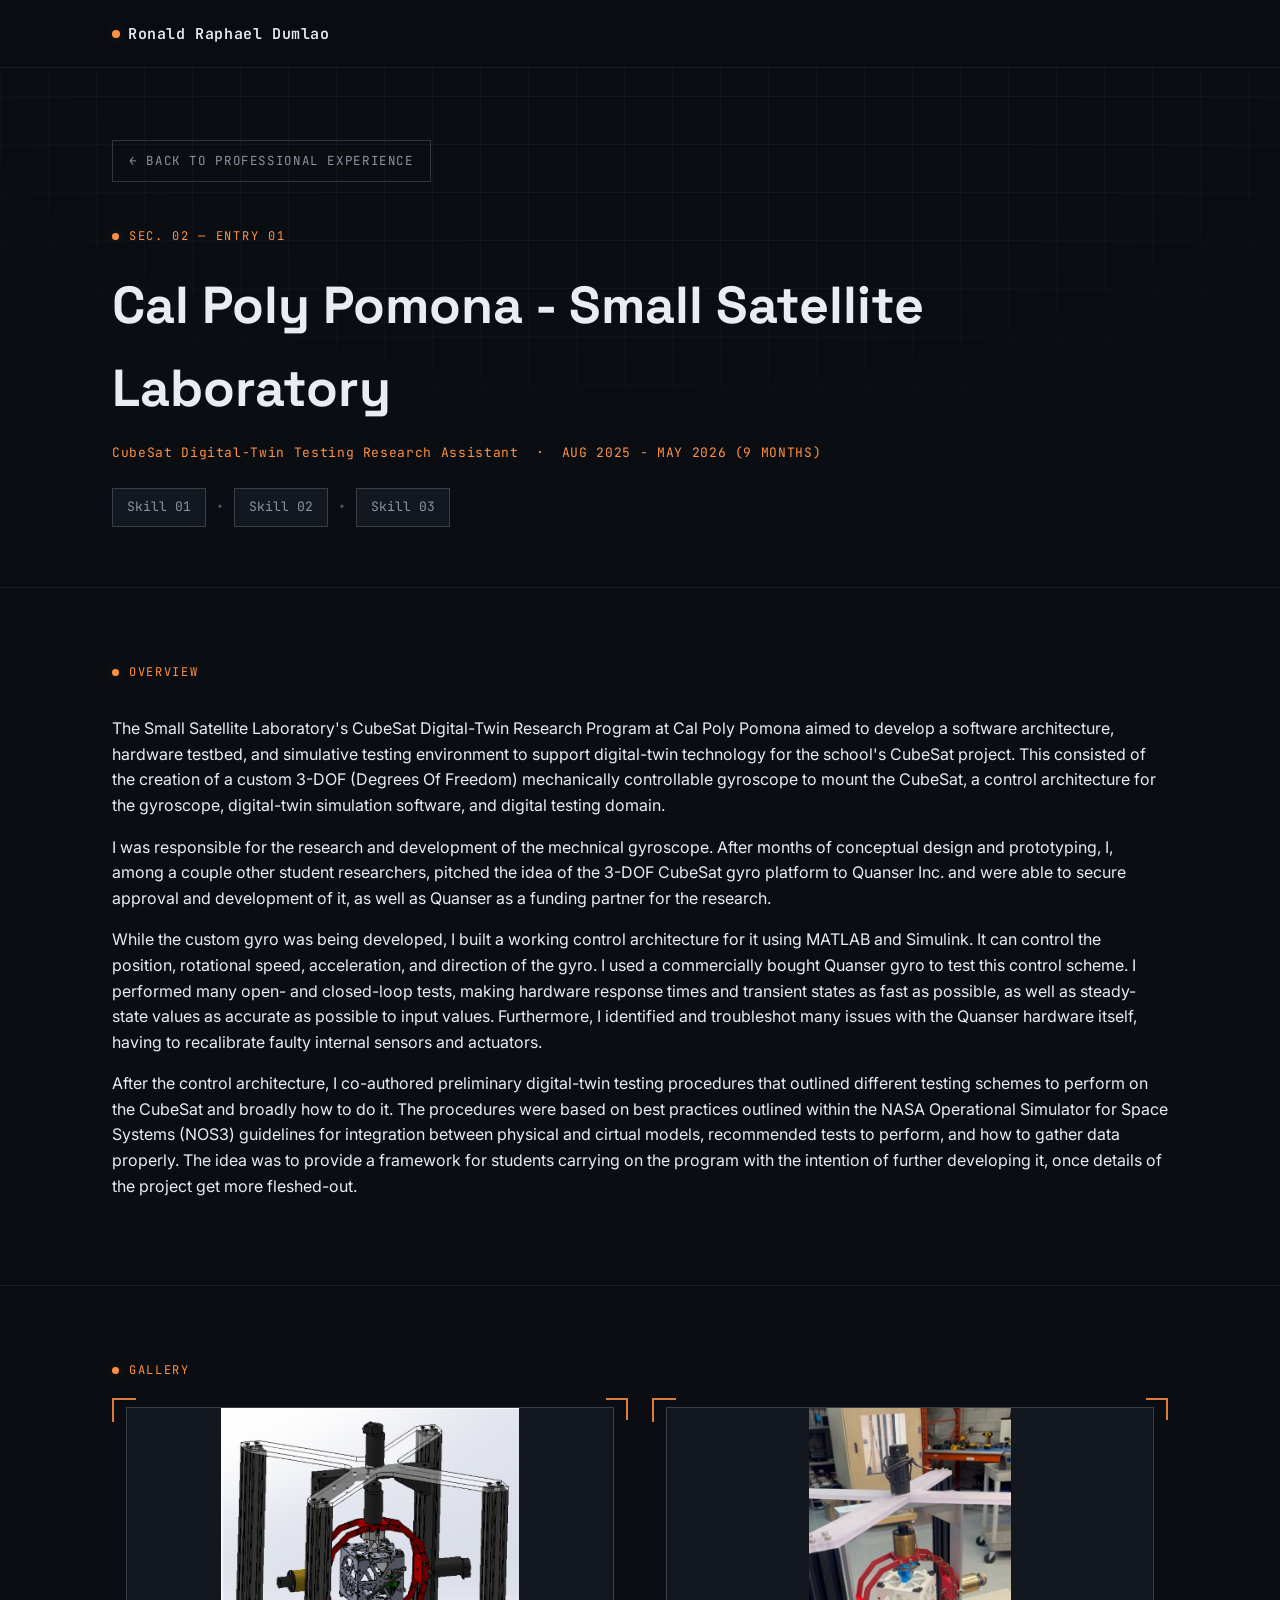
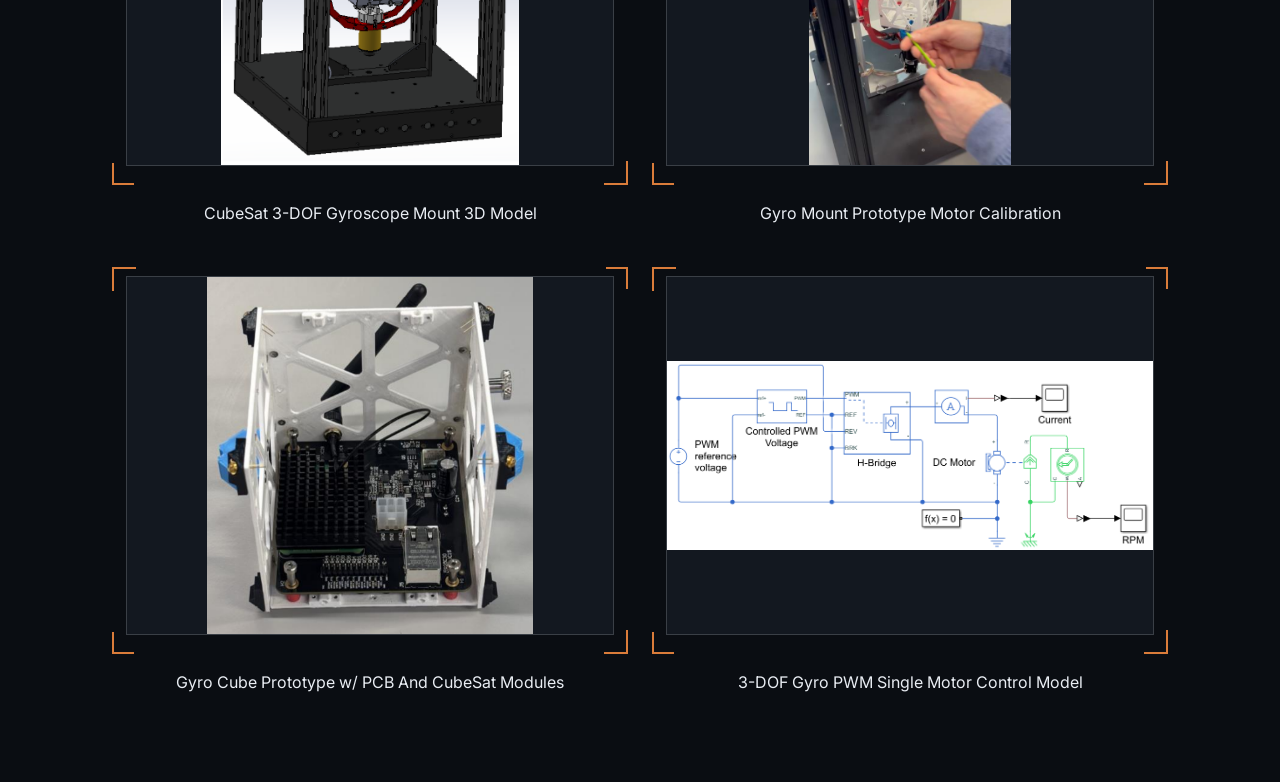
==== experience/exp-1.html @ ff2c0391 "Update exp-1.html" ====
<!DOCTYPE html>
<html lang="en">
<head>
<meta charset="UTF-8">
<meta name="viewport" content="width=device-width, initial-scale=1.0">
<title>Company / Institution Name — Experience</title>
<link rel="stylesheet" href="../css/style.css">
</head>
<body>

<nav class="navbar">
  <div class="nav-inner">
    <a class="nav-logo" href="../index.html"><span class="dot"></span>Ronald Raphael&nbsp;Dumlao</a>
  </div>
</nav>

<main>
  <header class="detail-header">
    <div class="wrap">
      <a class="back-link" href="../index.html#experience">&#8592; Back to Professional Experience</a>
      <div class="eyebrow">Sec. 02 — Entry 01</div>
      <h1 class="detail-name">Cal Poly Pomona - Small Satellite Laboratory</h1>
      <p class="detail-time">CubeSat Digital-Twin Testing Research Assistant &nbsp;·&nbsp; AUG 2025 - MAY 2026 (9 MONTHS)</p>
        <div class="skills-row">
          <span class="skill-chip">Skill 01</span>
          <span class="dot-sep">&bull;</span>
          <span class="skill-chip">Skill 02</span>
          <span class="dot-sep">&bull;</span>
          <span class="skill-chip">Skill 03</span>
        </div>
    </div>
  </header>

  <section class="detail-section">
    <div class="wrap">
      <div class="eyebrow">Overview</div>
      <div class="bio-block">
        <p>The Small Satellite Laboratory's CubeSat Digital-Twin Research Program at Cal Poly Pomona aimed to develop a
        software architecture, hardware testbed, and simulative testing environment to support digital-twin technology 
        for the school's CubeSat project. This consisted of the creation of a custom 3-DOF (Degrees Of Freedom) 
        mechanically controllable gyroscope to mount the CubeSat, a control architecture for the gyroscope, digital-twin
        simulation software, and digital testing domain.</p>
        <p>I was responsible for the research and development of the mechnical gyroscope. After months of conceptual
        design and prototyping, I, among a couple other student researchers, pitched the idea of the 3-DOF CubeSat 
        gyro platform to Quanser Inc. and were able to secure approval and development of it, as well as Quanser 
        as a funding partner for the research.</p>
        <p>While the custom gyro was being developed, I built a working control architecture for it using MATLAB 
        and Simulink. It can control the position, rotational speed, acceleration, and direction of the gyro. 
        I used a commercially bought Quanser gyro to test this control scheme. I performed many open- and closed-loop 
        tests, making hardware response times and transient states as fast as possible, as well as steady-state 
        values as accurate as possible to input values. Furthermore, I identified and troubleshot many issues with 
        the Quanser hardware itself, having to recalibrate faulty internal sensors and actuators.</p>
        <p>After the control architecture, I co-authored preliminary digital-twin testing procedures that outlined
        different testing schemes to perform on the CubeSat and broadly how to do it. The procedures were based on
        best practices outlined within the NASA Operational Simulator for Space Systems (NOS3) guidelines for
        integration between physical and cirtual models, recommended tests to perform, and how to gather data
        properly. The idea was to provide a framework for students carrying on the program with the intention of 
        further developing it, once details of the project get more fleshed-out.</p>
      </div>
    </div>
  </section>

  <section class="detail-section">
    <div class="wrap">
      <div class="eyebrow">Gallery</div>
      <div class="gallery-grid">

        <div class="gallery-item">
          <div class="bracket-frame">
            <span class="bf-tr"></span><span class="bf-bl"></span>
            <img src="../images/Gyro Model.png" alt="Gyro Model" style="object-fit: contain;">
          </div>
          <p class="gallery-caption">CubeSat 3-DOF Gyroscope Mount 3D Model</p>
        </div>

        <div class="gallery-item">
          <div class="bracket-frame">
            <span class="bf-tr"></span><span class="bf-bl"></span>
            <img src="../images/Prototype Model.png" alt="Gyro Proto" style="object-fit: contain;">
          </div>
          <p class="gallery-caption">Gyro Mount Prototype Motor Calibration</p>
        </div>

        <div class="gallery-item">
          <div class="bracket-frame">
            <span class="bf-tr"></span><span class="bf-bl"></span>
            <img src="../images/Gyro Cube Prototype.png" alt="Gyro Cube Prototype" style="object-fit: contain;">
          </div>
          <p class="gallery-caption">Gyro Cube Prototype w/ PCB And CubeSat Modules</p>
        </div>

        <div class="gallery-item">
          <div class="bracket-frame">
            <span class="bf-tr"></span><span class="bf-bl"></span>
            <img src="../images/PWMotor Control.png" alt="Motor Control Model" style="object-fit: contain;">
          </div>
          <p class="gallery-caption">3-DOF Gyro PWM Single Motor Control Model</p>
        </div>

      </div>
    </div>
  </section>
</main>

<script src="../js/main.js"></script>
</body>
</html>
---- css/style.css ----
/* ==========================================================================
   DESIGN TOKENS
   Theme: "Technical Dossier" — instrumentation-panel dark theme.
   Grounded in spec sheets, calibration reticles, and telemetry readouts.
   ========================================================================== */

@import url('https://fonts.googleapis.com/css2?family=Space+Grotesk:wght@400;500;600;700&family=Inter:wght@400;500;600&family=JetBrains+Mono:wght@400;500;600&display=swap');

:root {
  /* color */
  --bg:          #0a0d12;
  --bg-alt:      #0e1219;
  --bg-panel:    #131820;
  --bg-panel-hi: #171d27;
  --line:        rgba(232, 236, 241, 0.08);
  --line-strong: rgba(232, 236, 241, 0.18);
  --text:        #e9edf3;
  --text-dim:    #8b93a4;
  --text-faint:  #545c69;
  --accent:      #ff9142;   /* telemetry amber */
  --accent-soft: rgba(255, 145, 66, 0.12);
  --accent-2:    #5fd3c4;   /* blueprint cyan-teal, secondary */

  /* type */
  --f-display: 'Space Grotesk', sans-serif;
  --f-body:    'Inter', sans-serif;
  --f-mono:    'JetBrains Mono', monospace;

  /* layout */
  --maxw: 1120px;
  --radius: 3px;
  --nav-h: 68px;
}

* { box-sizing: border-box; }

html {
  scroll-behavior: smooth;
  scroll-padding-top: var(--nav-h);
}

@media (prefers-reduced-motion: reduce) {
  html { scroll-behavior: auto; }
  * { animation-duration: 0.01ms !important; animation-iteration-count: 1 !important; transition-duration: 0.01ms !important; }
}

body {
  margin: 0;
  background: var(--bg);
  color: var(--text);
  font-family: var(--f-body);
  line-height: 1.6;
  -webkit-font-smoothing: antialiased;
}

/* faint blueprint grid across the whole page */
body::before {
  content: "";
  position: fixed;
  inset: 0;
  pointer-events: none;
  z-index: 0;
  background-image:
    linear-gradient(to right, var(--line) 1px, transparent 1px),
    linear-gradient(to bottom, var(--line) 1px, transparent 1px);
  background-size: 48px 48px;
  mask-image: radial-gradient(ellipse 90% 70% at 50% 0%, #000 40%, transparent 85%);
  opacity: 0.5;
}

a { color: inherit; text-decoration: none; }
img { max-width: 100%; display: block; }
ul { margin: 0; padding: 0; list-style: none; }

.wrap {
  max-width: var(--maxw);
  margin: 0 auto;
  padding: 0 32px;
  position: relative;
  z-index: 1;
}

/* ==========================================================================
   EYEBROW / SECTION LABELS — mono "spec sheet" tags used throughout
   ========================================================================== */

.eyebrow {
  display: inline-flex;
  align-items: center;
  gap: 10px;
  font-family: var(--f-mono);
  font-size: 12px;
  letter-spacing: 0.14em;
  text-transform: uppercase;
  color: var(--accent);
  margin: 0 0 18px;
}

.eyebrow::before {
  content: "";
  width: 7px;
  height: 7px;
  border-radius: 50%;
  background: var(--accent);
  box-shadow: 0 0 8px 1px var(--accent-soft);
}

.section-title {
  font-family: var(--f-display);
  font-weight: 600;
  font-size: clamp(28px, 4vw, 40px);
  letter-spacing: -0.01em;
  margin: 0 0 48px;
  color: var(--text);
}

section { position: relative; z-index: 1; padding: 110px 0; }
section + section { border-top: 1px solid var(--line); }

/* ==========================================================================
   NAVIGATION
   ========================================================================== */

.navbar {
  position: fixed;
  top: 0; left: 0; right: 0;
  height: var(--nav-h);
  z-index: 100;
  background: rgba(10, 13, 18, 0.78);
  backdrop-filter: blur(10px);
  border-bottom: 1px solid var(--line);
}

.nav-inner {
  max-width: var(--maxw);
  margin: 0 auto;
  height: 100%;
  padding: 0 32px;
  display: flex;
  align-items: center;
  justify-content: space-between;
}

.nav-logo {
  font-family: var(--f-mono);
  font-weight: 600;
  font-size: 15px;
  letter-spacing: 0.04em;
  display: flex;
  align-items: center;
  gap: 8px;
}

.nav-logo .dot {
  width: 8px; height: 8px;
  border-radius: 50%;
  background: var(--accent);
  box-shadow: 0 0 10px 1px var(--accent-soft);
  animation: pulse 2.4s ease-in-out infinite;
}

@keyframes pulse {
  0%, 100% { opacity: 1; }
  50% { opacity: 0.35; }
}

.nav-links {
  display: flex;
  gap: 4px;
}

.nav-links a {
  font-family: var(--f-mono);
  font-size: 12.5px;
  letter-spacing: 0.06em;
  text-transform: uppercase;
  color: var(--text-dim);
  padding: 10px 14px;
  border-radius: var(--radius);
  transition: color 0.2s ease, background 0.2s ease;
  white-space: nowrap;
}

.nav-links a .idx {
  color: var(--accent);
  margin-right: 6px;
  opacity: 0.85;
}

.nav-links a:hover,
.nav-links a.active {
  color: var(--text);
  background: var(--bg-panel);
}

.nav-toggle {
  display: none;
  flex-direction: column;
  gap: 5px;
  background: none;
  border: none;
  cursor: pointer;
  padding: 8px;
}
.nav-toggle span {
  width: 22px; height: 2px;
  background: var(--text);
}

@media (max-width: 780px) {
  .nav-links {
    position: fixed;
    top: var(--nav-h);
    left: 0; right: 0;
    background: var(--bg-alt);
    border-bottom: 1px solid var(--line);
    flex-direction: column;
    padding: 8px;
    display: none;
  }
  .nav-links.open { display: flex; }
  .nav-toggle { display: flex; }
}

/* ==========================================================================
   SIGNATURE ELEMENT — corner-bracket frame (calibration reticle)
   ========================================================================== */

.bracket-frame {
  position: relative;
  padding: 14px;
}

.bracket-frame::before,
.bracket-frame::after,
.bracket-frame .bf-tr,
.bracket-frame .bf-bl {
  content: "";
  position: absolute;
  width: 22px;
  height: 22px;
  border: 2px solid var(--accent);
  opacity: 0.85;
}

.bracket-frame::before { top: 0; left: 0; border-right: none; border-bottom: none; }
.bracket-frame::after  { bottom: 0; right: 0; border-left: none; border-top: none; }

.bracket-frame .bf-tr { top: 0; right: 0; border-left: none; border-bottom: none; }
.bracket-frame .bf-bl { bottom: 0; left: 0; border-right: none; border-top: none; }

/* ==========================================================================
   ABOUT
   ========================================================================== */

.hero-head {
  margin-bottom: 56px;
}

.hero-name {
  font-family: var(--f-display);
  font-weight: 700;
  font-size: clamp(40px, 7vw, 76px);
  line-height: 1;
  letter-spacing: -0.02em;
  margin: 0 0 14px;
}

.hero-name span { color: var(--accent); }

.hero-title {
  font-family: var(--f-mono);
  font-size: 15px;
  color: var(--text-dim);
  letter-spacing: 0.04em;
}

.about-grid {
  display: grid;
  grid-template-columns: 1fr 1fr;
  gap: 64px;
  align-items: center;
}

@media (max-width: 860px) {
  .about-grid { grid-template-columns: 1fr; gap: 40px; }
}

.slideshow {
  position: relative;
  aspect-ratio: 4 / 3;
  overflow: hidden;
  background: var(--bg-panel);
}

.slideshow-track {
  display: flex;
  width: 400%;
  height: 100%;
  transition: transform 0.6s cubic-bezier(0.65, 0, 0.35, 1);
}

.slideshow-track img {
  width: 25%;
  height: 100%;
  object-fit: cover;
}

.slideshow-nav {
  position: absolute;
  bottom: 14px;
  left: 0; right: 0;
  display: flex;
  justify-content: center;
  gap: 8px;
  z-index: 2;
}

.slideshow-nav button {
  width: 8px; height: 8px;
  border-radius: 50%;
  border: 1px solid var(--accent);
  background: transparent;
  cursor: pointer;
  padding: 0;
}

.slideshow-nav button.active { background: var(--accent); }

.slideshow-arrow {
  position: absolute;
  top: 50%;
  transform: translateY(-50%);
  z-index: 2;
  background: rgba(10, 13, 18, 0.55);
  border: 1px solid var(--line-strong);
  color: var(--text);
  width: 34px; height: 34px;
  cursor: pointer;
  font-family: var(--f-mono);
  font-size: 16px;
  display: flex;
  align-items: center;
  justify-content: center;
  transition: background 0.2s ease;
}
.slideshow-arrow:hover { background: rgba(255, 145, 66, 0.25); }
.slideshow-arrow.prev { left: 10px; }
.slideshow-arrow.next { right: 10px; }

.slide-caption {
  font-family: var(--f-mono);
  font-size: 11px;
  color: var(--text-faint);
  margin-top: 10px;
  letter-spacing: 0.05em;
  text-transform: uppercase;
}

.bio-block .placeholder-line {
  height: 14px;
  background: var(--line);
  border-radius: 2px;
  margin-bottom: 12px;
}
.bio-block .placeholder-line:nth-child(1) { width: 96%; }
.bio-block .placeholder-line:nth-child(2) { width: 88%; }
.bio-block .placeholder-line:nth-child(3) { width: 92%; }
.bio-block .placeholder-line:nth-child(4) { width: 60%; }

.bio-note {
  font-family: var(--f-mono);
  font-size: 12px;
  color: var(--text-faint);
  margin-top: 18px;
  padding-top: 18px;
  border-top: 1px dashed var(--line-strong);
}

/* ==========================================================================
   CARD LIST — shared by Experience + Projects
   ========================================================================== */

.card-list {
  display: flex;
  flex-direction: column;
  gap: 24px;
}

.entry-card {
  position: relative;
  display: grid;
  grid-template-columns: 220px 1fr;
  gap: 28px;
  align-items: center;
  background: var(--bg-panel);
  border: 1px solid var(--line);
  padding: 24px;
  transition: border-color 0.25s ease, transform 0.25s ease;
}

.entry-card:hover {
  border-color: var(--line-strong);
  transform: translateY(-2px);
}

@media (max-width: 720px) {
  .entry-card { grid-template-columns: 1fr; }
}

.entry-photo {
  aspect-ratio: 4 / 3;
  overflow: hidden;
  background: var(--bg-alt);
}
.entry-photo img { width: 100%; height: 100%; object-fit: cover; }

.entry-body {
  display: flex;
  flex-direction: column;
  min-width: 0;
}

.entry-top {
  display: flex;
  align-items: flex-start;
  gap: 16px;
  flex-wrap: wrap;
  margin-bottom: 6px;
  margin-top: 15px; 
}

.entry-name {
  font-family: var(--f-display);
  font-weight: 600;
  font-size: 21px;
}

.entry-time {
  position: absolute;
  top: 8px;
  right: 8px; 
  font-family: var(--f-mono);
  font-size: 11.5px;
  letter-spacing: 0.05em;
  color: var(--accent);
  border: 1px solid var(--accent-soft);
  background: var(--accent-soft);
  padding: 6px 6px;
  white-space: nowrap;
}

.entry-role {
  font-family: var(--f-mono);
  font-size: 13px;
  color: var(--text-dim);
  margin-bottom: 14px;
}

.entry-desc {
  color: var(--text-dim);
  font-size: 14.5px;
  margin-bottom: 18px;
  max-width: 60ch;
}

.learn-more {
  margin-top: auto;
  display: inline-flex;
  align-items: center;
  gap: 6px;
  font-family: var(--f-mono);
  font-size: 12.5px;
  letter-spacing: 0.05em;
  text-transform: uppercase;
  color: var(--accent);
  width: fit-content;
  padding-bottom: 2px;
  border-bottom: 1px solid transparent;
  transition: border-color 0.2s ease, gap 0.2s ease;
}
.learn-more:hover { border-color: var(--accent); gap: 10px; }

/* ==========================================================================
   SKILLS
   ========================================================================== */

.skills-grid {
  display: grid;
  grid-template-columns: 1fr 1fr;
  gap: 48px 64px;
}

@media (max-width: 720px) {
  .skills-grid { grid-template-columns: 1fr; }
}

.skill-group-title {
  font-family: var(--f-mono);
  font-size: 13px;
  letter-spacing: 0.1em;
  text-transform: uppercase;
  color: var(--text);
  padding-bottom: 10px;
  margin-bottom: 16px;
  border-bottom: 1px solid var(--accent);
  display: inline-block;
}

.skill-chips {
  display: flex;
  flex-wrap: wrap;
  gap: 10px;
}

.skill-chip {
  font-family: var(--f-mono);
  font-size: 13px;
  color: var(--text-dim);
  border: 1px solid var(--line-strong);
  background: var(--bg-panel);
  padding: 8px 14px;
  transition: color 0.2s ease, border-color 0.2s ease;
}
.skill-chip:hover { color: var(--accent); border-color: var(--accent); }

/* ==========================================================================
   CONTACT
   ========================================================================== */

.contact-section { padding-bottom: 70px; }

.contact-lines {
  display: flex;
  flex-direction: column;
  gap: 4px;
  margin-bottom: 40px;
}

.contact-line {
  display: flex;
  align-items: baseline;
  gap: 18px;
  padding: 18px 0;
  border-bottom: 1px solid var(--line);
  font-family: var(--f-mono);
}

.contact-label {
  font-size: 12px;
  letter-spacing: 0.1em;
  text-transform: uppercase;
  color: var(--text-faint);
  width: 110px;
  flex-shrink: 0;
}

.contact-value {
  font-size: 17px;
  color: var(--text);
  transition: color 0.2s ease;
}
.contact-line:hover .contact-value { color: var(--accent); }

.footer-tag {
  font-family: var(--f-mono);
  font-size: 11px;
  color: var(--text-faint);
  letter-spacing: 0.05em;
}

/* ==========================================================================
   DETAIL PAGE (Learn More)
   ========================================================================== */

.detail-header {
  padding: 140px 0 60px;
  border-bottom: 1px solid var(--line);
}

.back-link {
  display: flex;
  width: fit-content;
  align-items: center;
  gap: 8px;
  font-family: var(--f-mono);
  font-size: 12.5px;
  letter-spacing: 0.05em;
  text-transform: uppercase;
  color: var(--text-dim);
  border: 1px solid var(--line-strong);
  padding: 10px 16px;
  margin-bottom: 40px;
  transition: color 0.2s ease, border-color 0.2s ease;
}
.back-link:hover { color: var(--accent); border-color: var(--accent); }

.detail-name {
  font-family: var(--f-display);
  font-weight: 700;
  font-size: clamp(32px, 5vw, 52px);
  margin: 0 0 10px;
}

.detail-time {
  font-family: var(--f-mono);
  font-size: 13px;
  color: var(--accent);
  letter-spacing: 0.05em;
}

.detail-section { padding: 70px 0; }
.detail-section + .detail-section { border-top: 1px solid var(--line); }

.gallery-grid {
  display: grid;
  grid-template-columns: repeat(2, 1fr);
  gap: 24px;
}

@media (max-width: 780px) {
  .gallery-grid { grid-template-columns: 1fr 1fr; }
}
@media (max-width: 520px) {
  .gallery-grid { grid-template-columns: 1fr; }
}

.gallery-item {
   display: flex;
   flex-direction: column;
   align-items: center;
}
   
.gallery-item img {
  aspect-ratio: 4 / 3;
  object-fit: contain;
  width: 100%;
   background: var(--bg-panel);
   border: 1px solid var(--line-strong);
  margin-bottom: 10px;
}

.gallery-item .bracket-frame {
  width: 100%;
  aspect-ratio: 4 / 3;
  overflow: hidden;
  display: flex;
  align-items: center;
  justify-content: center;
}

.gallery-item .bracket-frame img {
  width: 100%;
  height: 100%;
  object-fit: contain;
}

.gallery-caption {
   text-align: center;
   width: 100%;
}

.skills-row {
  display: flex;
  flex-wrap: wrap;
  align-items: center;
  gap: 10px;
  margin-top: 24px;
}

.skills-row .dot-sep {
  color: var(--text-faint);
  font-family: var(--f-mono);
  font-size: 13px;
}
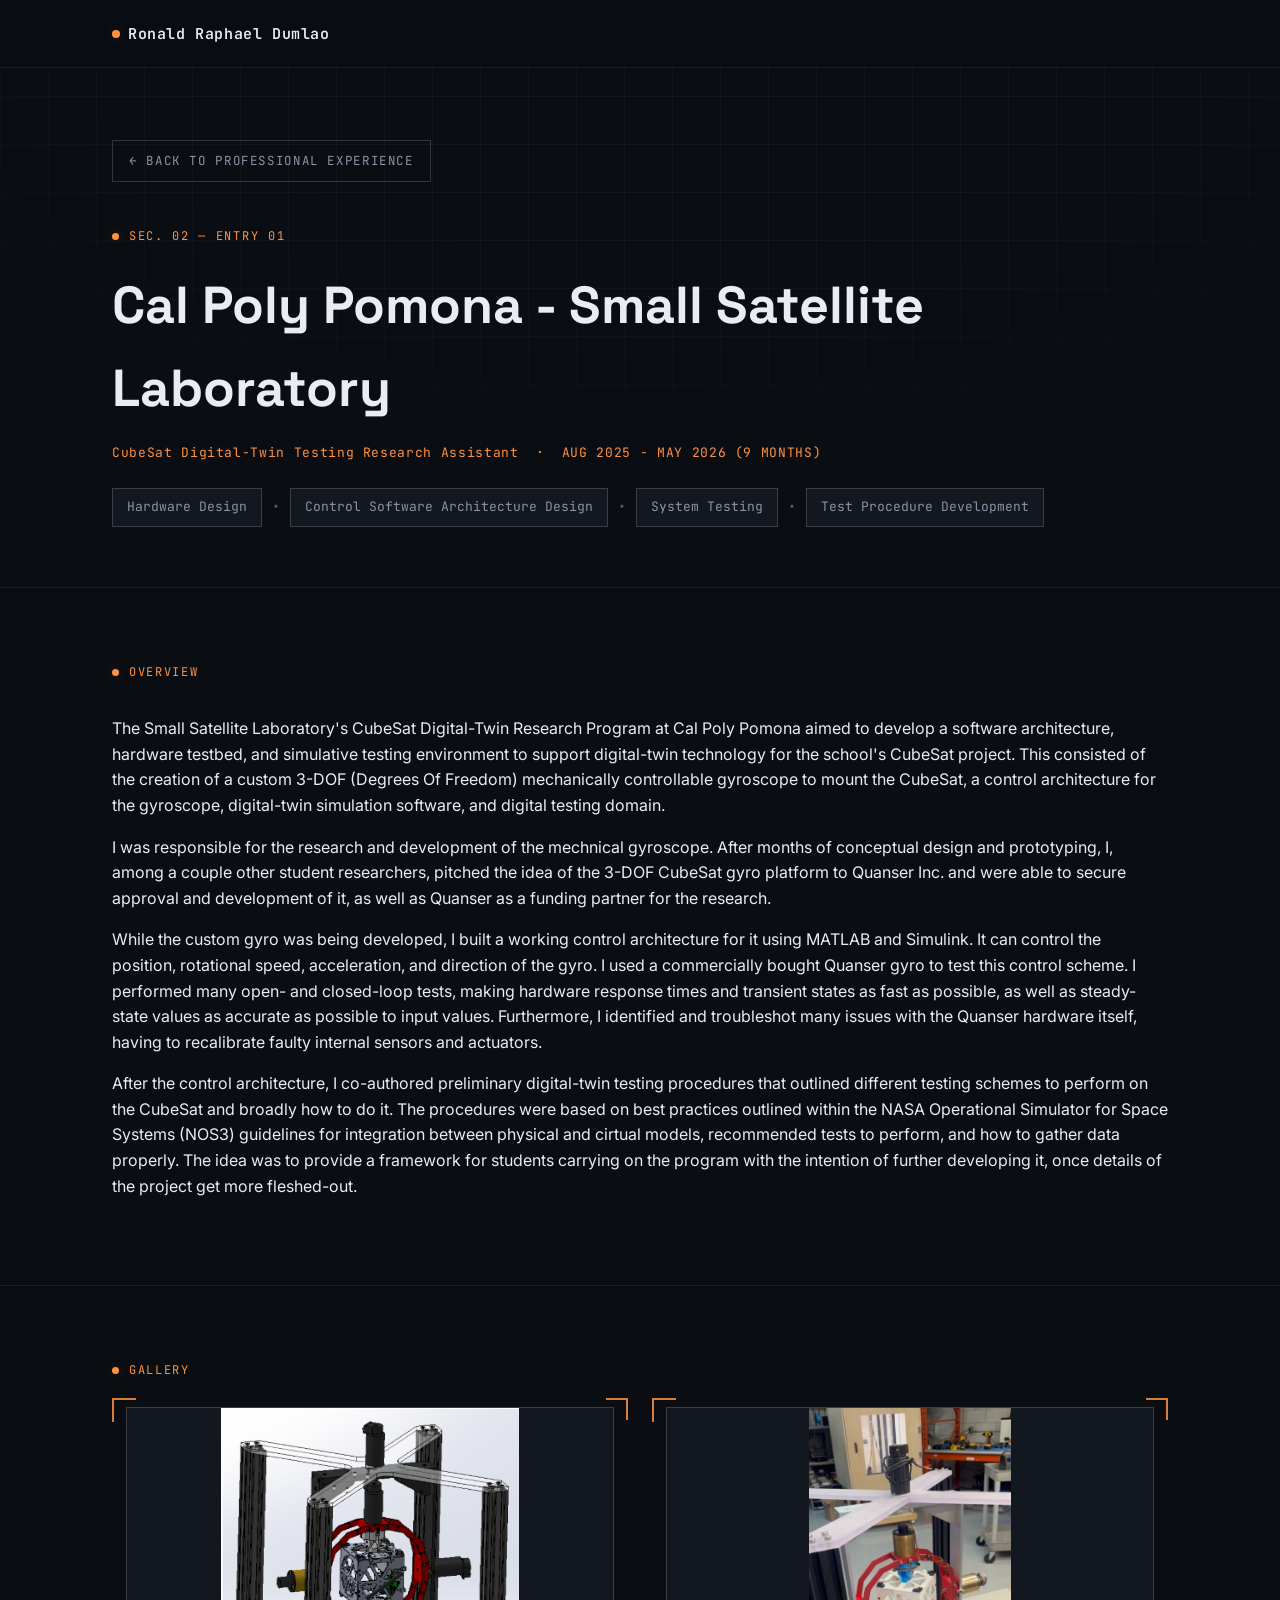
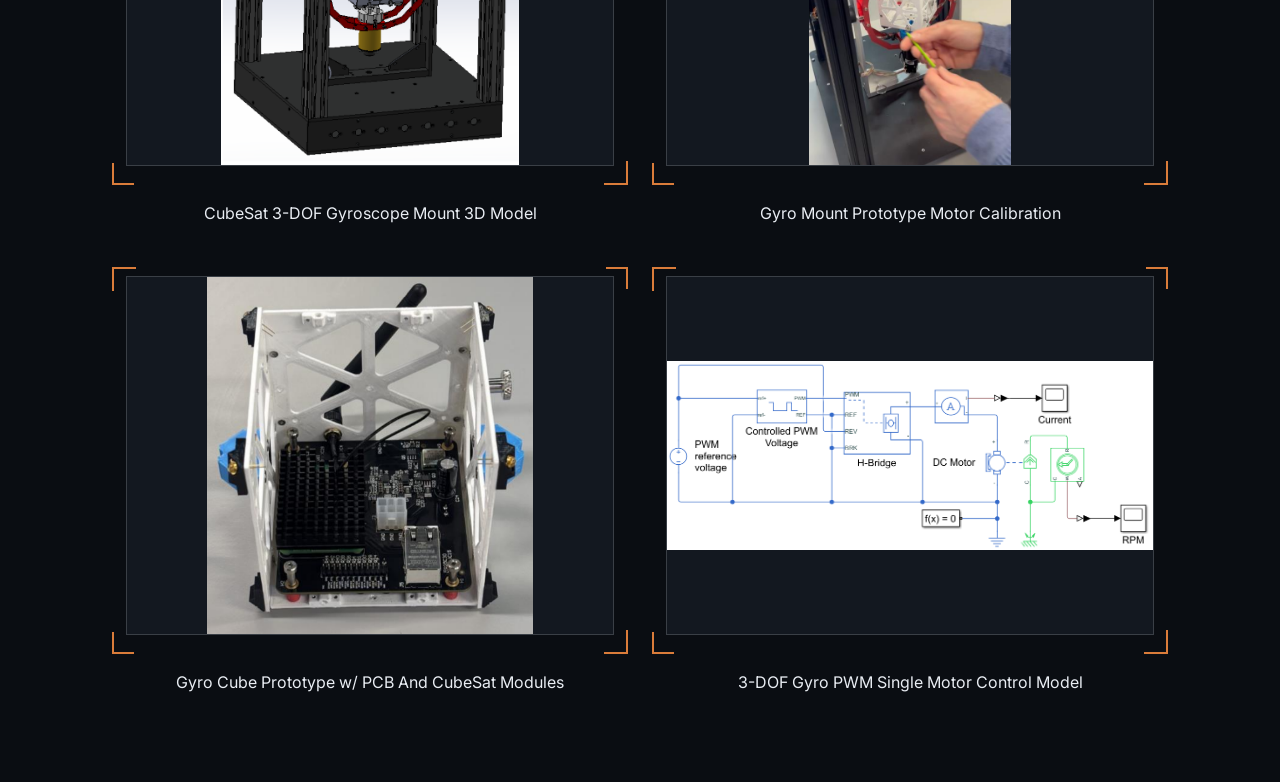
==== commit ef9891b3: "Update exp-1.html" ====
--- a/experience/exp-1.html
+++ b/experience/exp-1.html
@@ -22,11 +22,13 @@
       <h1 class="detail-name">Cal Poly Pomona - Small Satellite Laboratory</h1>
       <p class="detail-time">CubeSat Digital-Twin Testing Research Assistant &nbsp;·&nbsp; AUG 2025 - MAY 2026 (9 MONTHS)</p>
         <div class="skills-row">
-          <span class="skill-chip">Skill 01</span>
+          <span class="skill-chip">Hardware Design</span>
           <span class="dot-sep">&bull;</span>
-          <span class="skill-chip">Skill 02</span>
+          <span class="skill-chip">Control Software Architecture Design</span>
           <span class="dot-sep">&bull;</span>
-          <span class="skill-chip">Skill 03</span>
+          <span class="skill-chip">System Testing</span>
+          <span class="dot-sep">&bull;</span>
+          <span class="skill-chip">Test Procedure Development</span>
         </div>
     </div>
   </header>
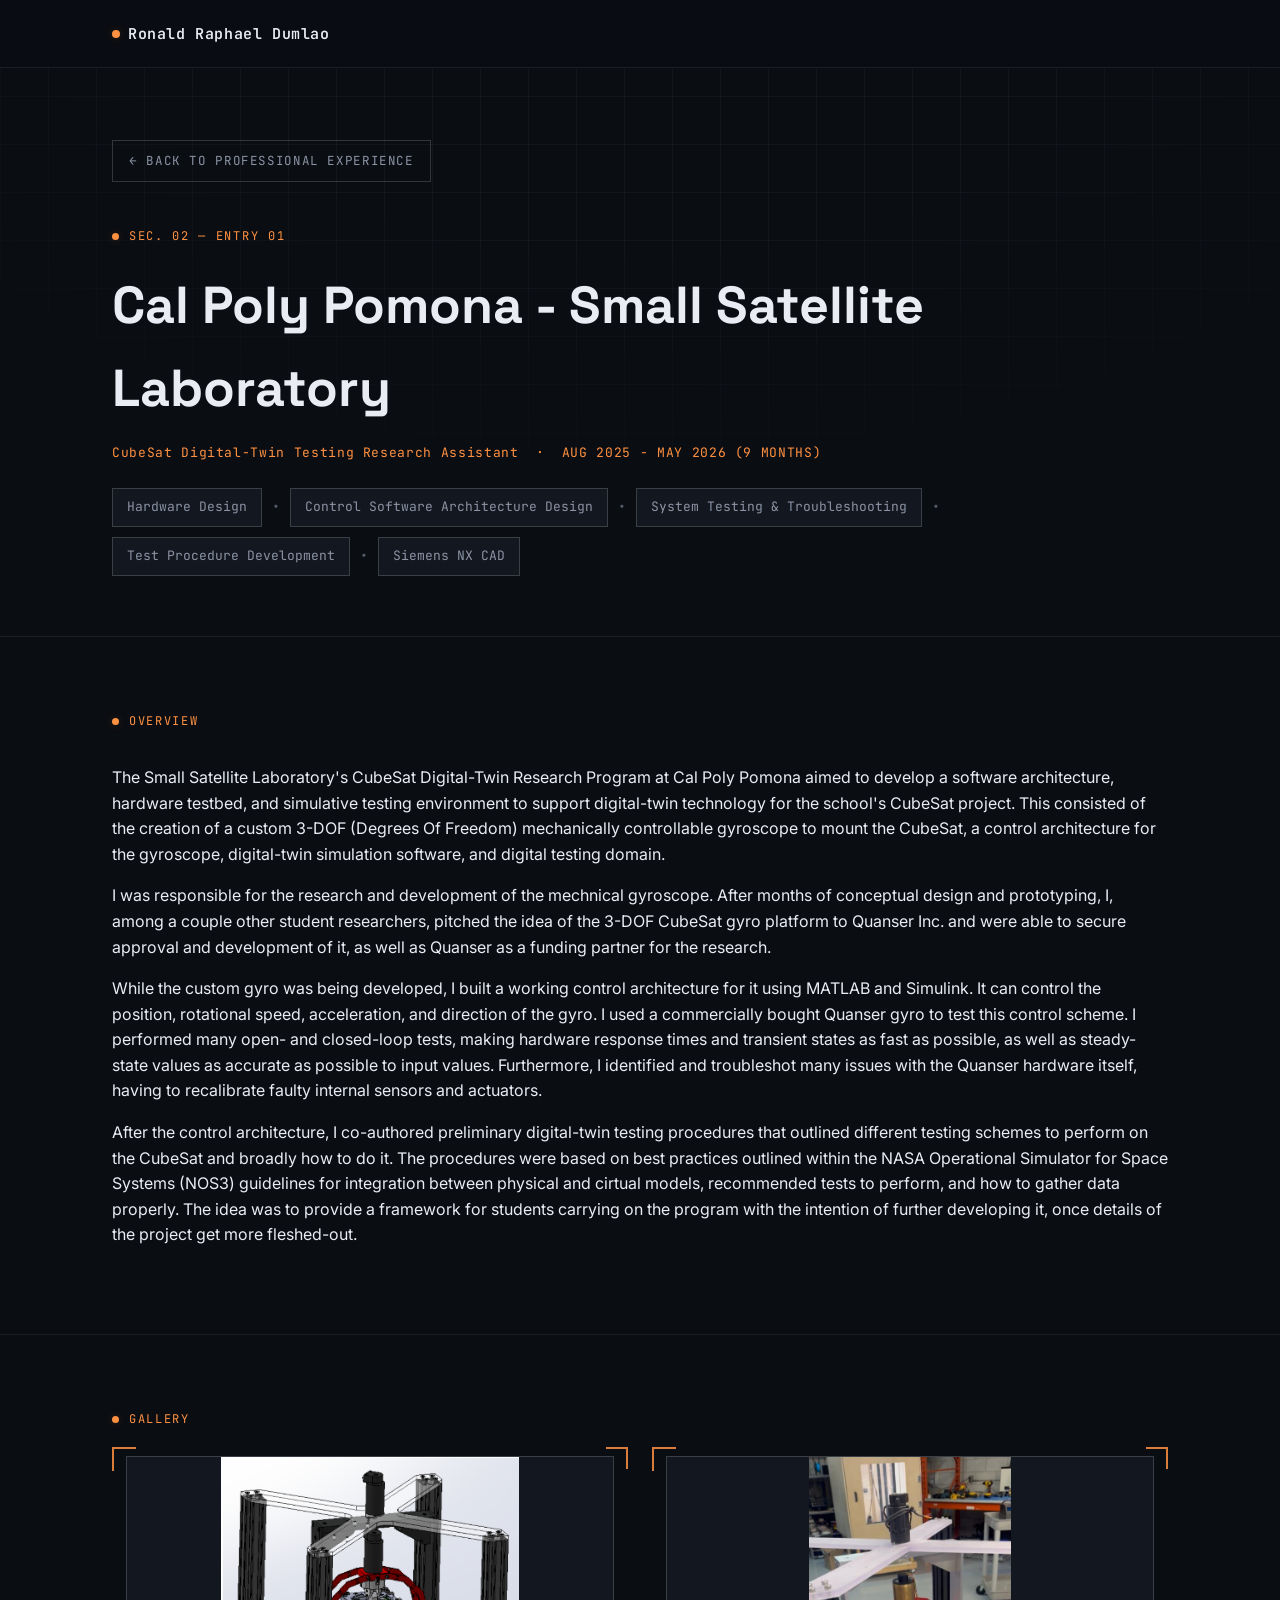
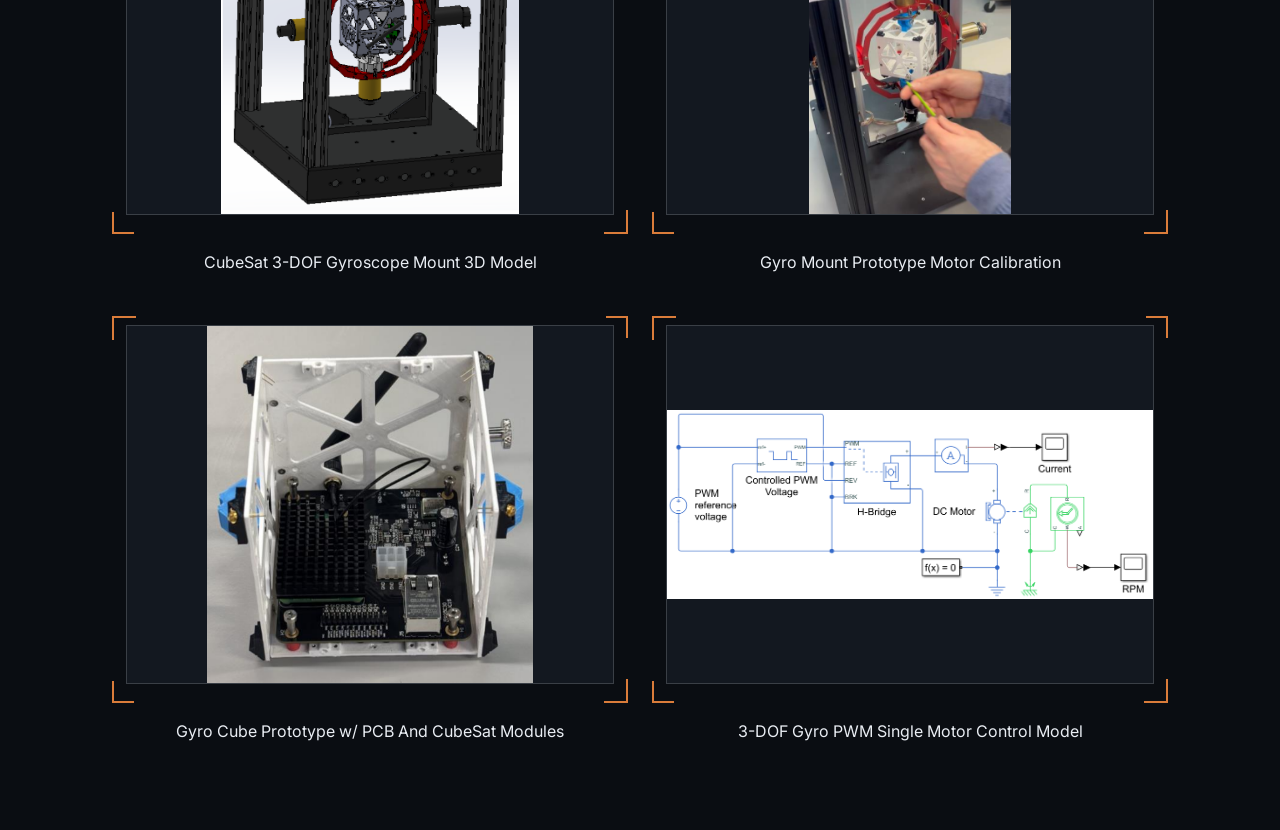
==== commit 58696e75: "Update exp-1.html" ====
--- a/experience/exp-1.html
+++ b/experience/exp-1.html
@@ -26,9 +26,11 @@
           <span class="dot-sep">&bull;</span>
           <span class="skill-chip">Control Software Architecture Design</span>
           <span class="dot-sep">&bull;</span>
-          <span class="skill-chip">System Testing</span>
+          <span class="skill-chip">System Testing & Troubleshooting</span>
           <span class="dot-sep">&bull;</span>
           <span class="skill-chip">Test Procedure Development</span>
+          <span class="dot-sep">&bull;</span>
+          <span class="skill-chip">Siemens NX CAD</span>
         </div>
     </div>
   </header>
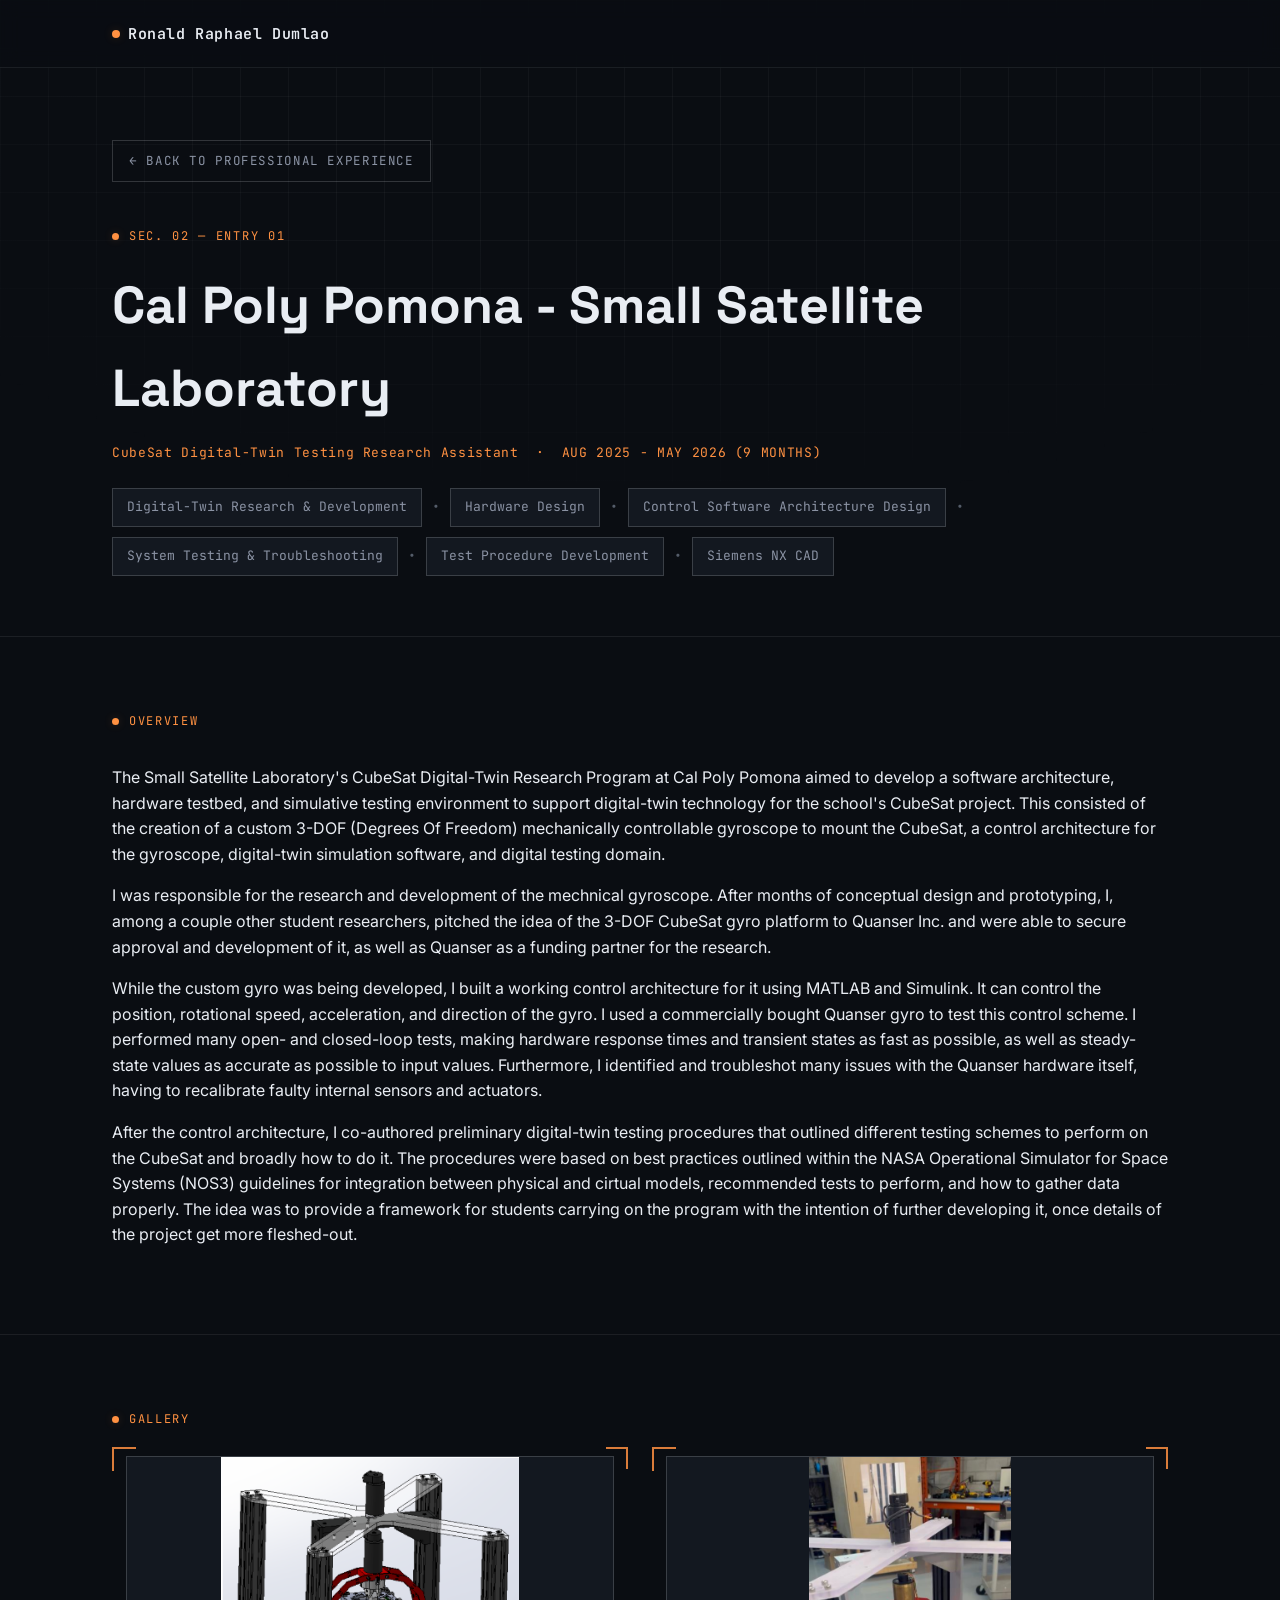
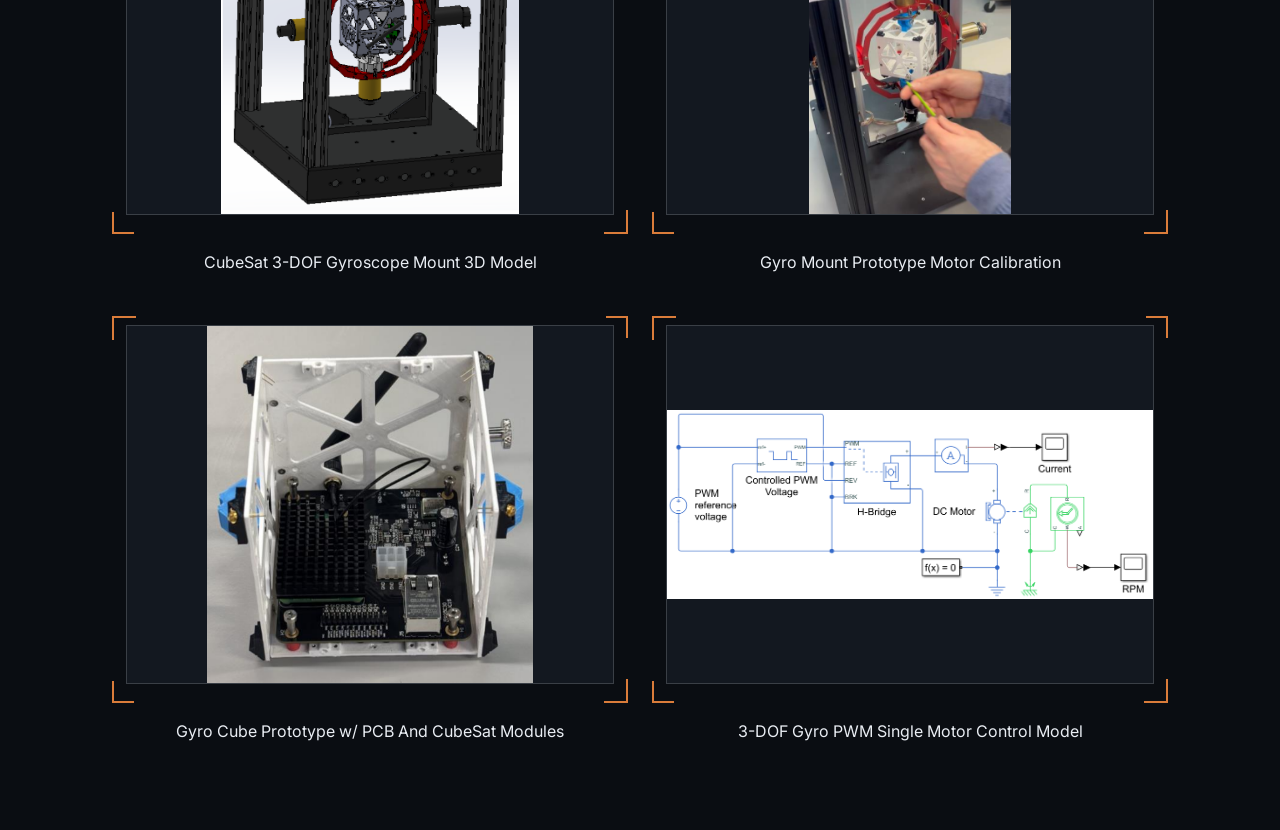
==== commit 72ba1723: "Update exp-1.html" ====
--- a/experience/exp-1.html
+++ b/experience/exp-1.html
@@ -22,6 +22,8 @@
       <h1 class="detail-name">Cal Poly Pomona - Small Satellite Laboratory</h1>
       <p class="detail-time">CubeSat Digital-Twin Testing Research Assistant &nbsp;·&nbsp; AUG 2025 - MAY 2026 (9 MONTHS)</p>
         <div class="skills-row">
+          <span class="skill-chip">Digital-Twin Research & Development</span>
+          <span class="dot-sep">&bull;</span>
           <span class="skill-chip">Hardware Design</span>
           <span class="dot-sep">&bull;</span>
           <span class="skill-chip">Control Software Architecture Design</span>
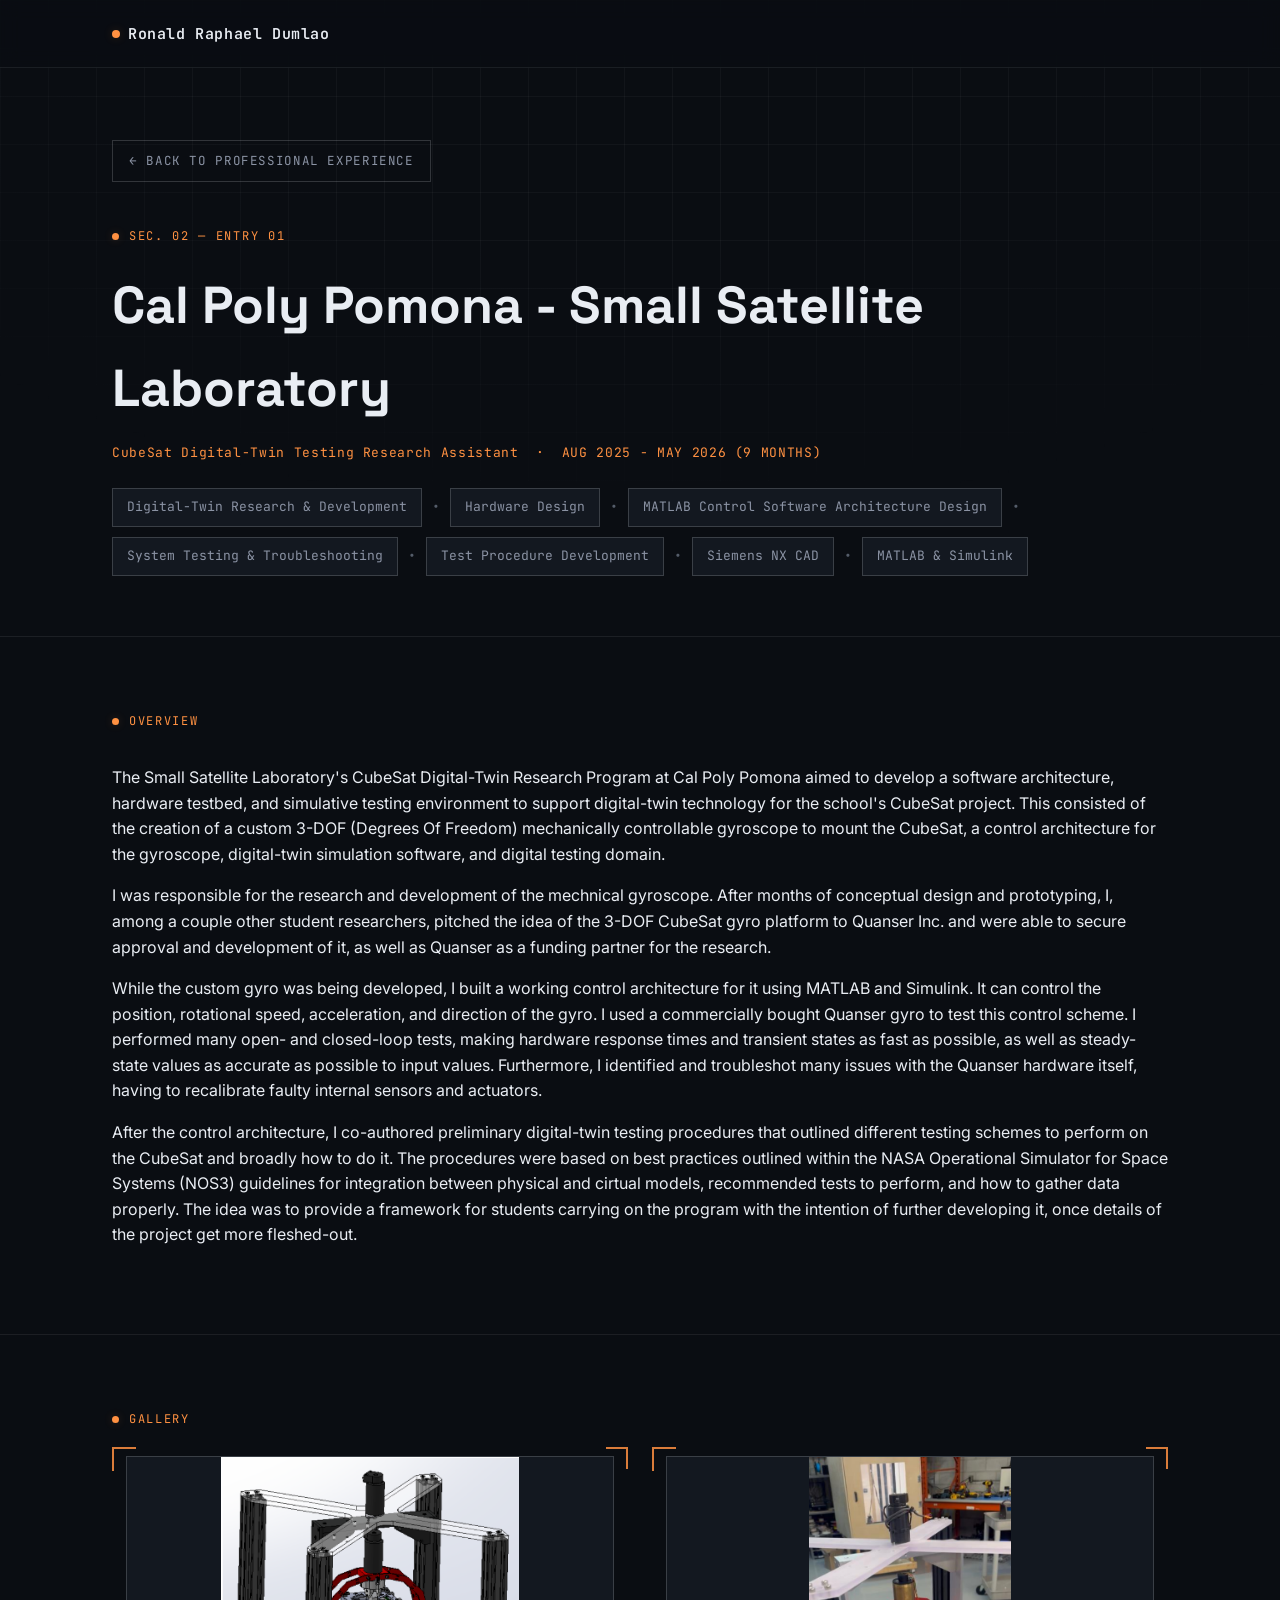
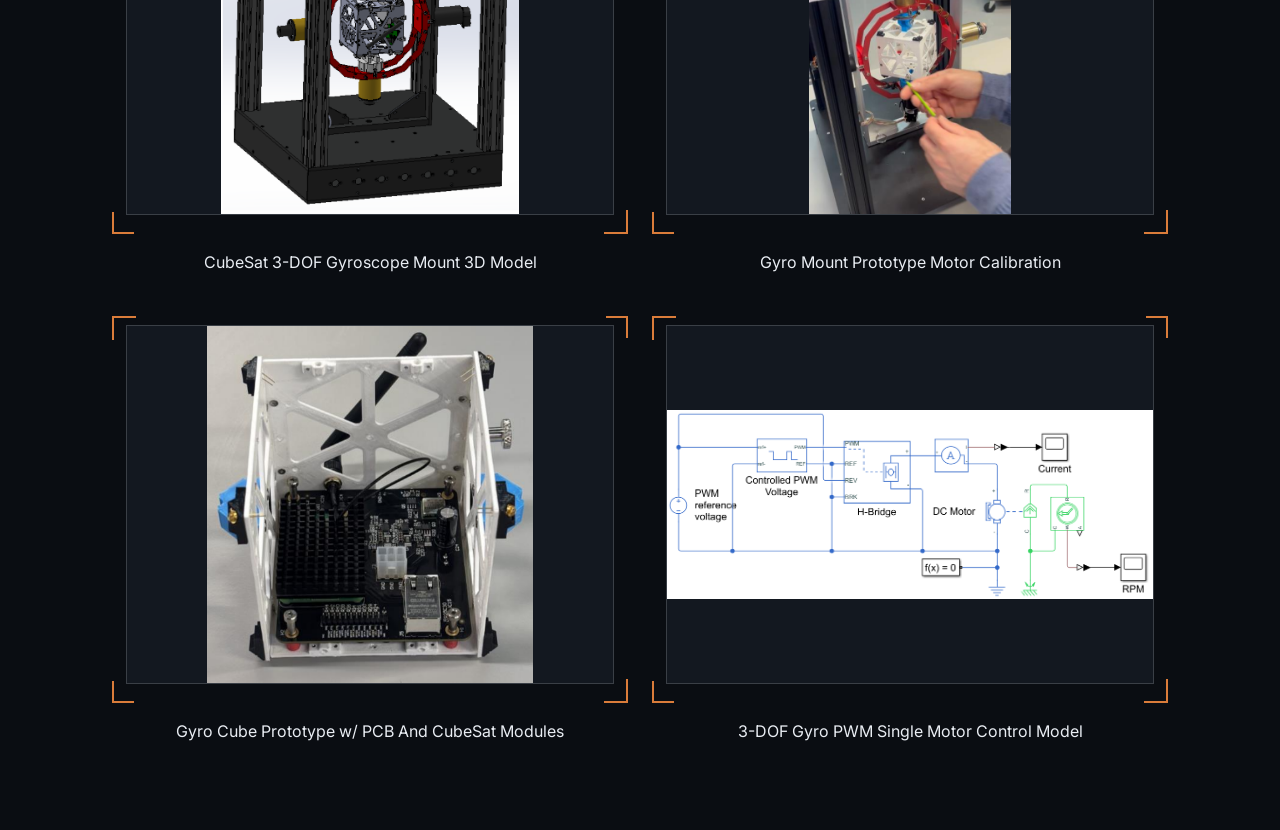
==== commit 3cef73a2: "Update exp-1.html" ====
--- a/experience/exp-1.html
+++ b/experience/exp-1.html
@@ -26,13 +26,15 @@
           <span class="dot-sep">&bull;</span>
           <span class="skill-chip">Hardware Design</span>
           <span class="dot-sep">&bull;</span>
-          <span class="skill-chip">Control Software Architecture Design</span>
+          <span class="skill-chip">MATLAB Control Software Architecture Design</span>
           <span class="dot-sep">&bull;</span>
           <span class="skill-chip">System Testing & Troubleshooting</span>
           <span class="dot-sep">&bull;</span>
           <span class="skill-chip">Test Procedure Development</span>
           <span class="dot-sep">&bull;</span>
           <span class="skill-chip">Siemens NX CAD</span>
+          <span class="dot-sep">&bull;</span>
+          <span class="skill-chip">MATLAB & Simulink</span>
         </div>
     </div>
   </header>
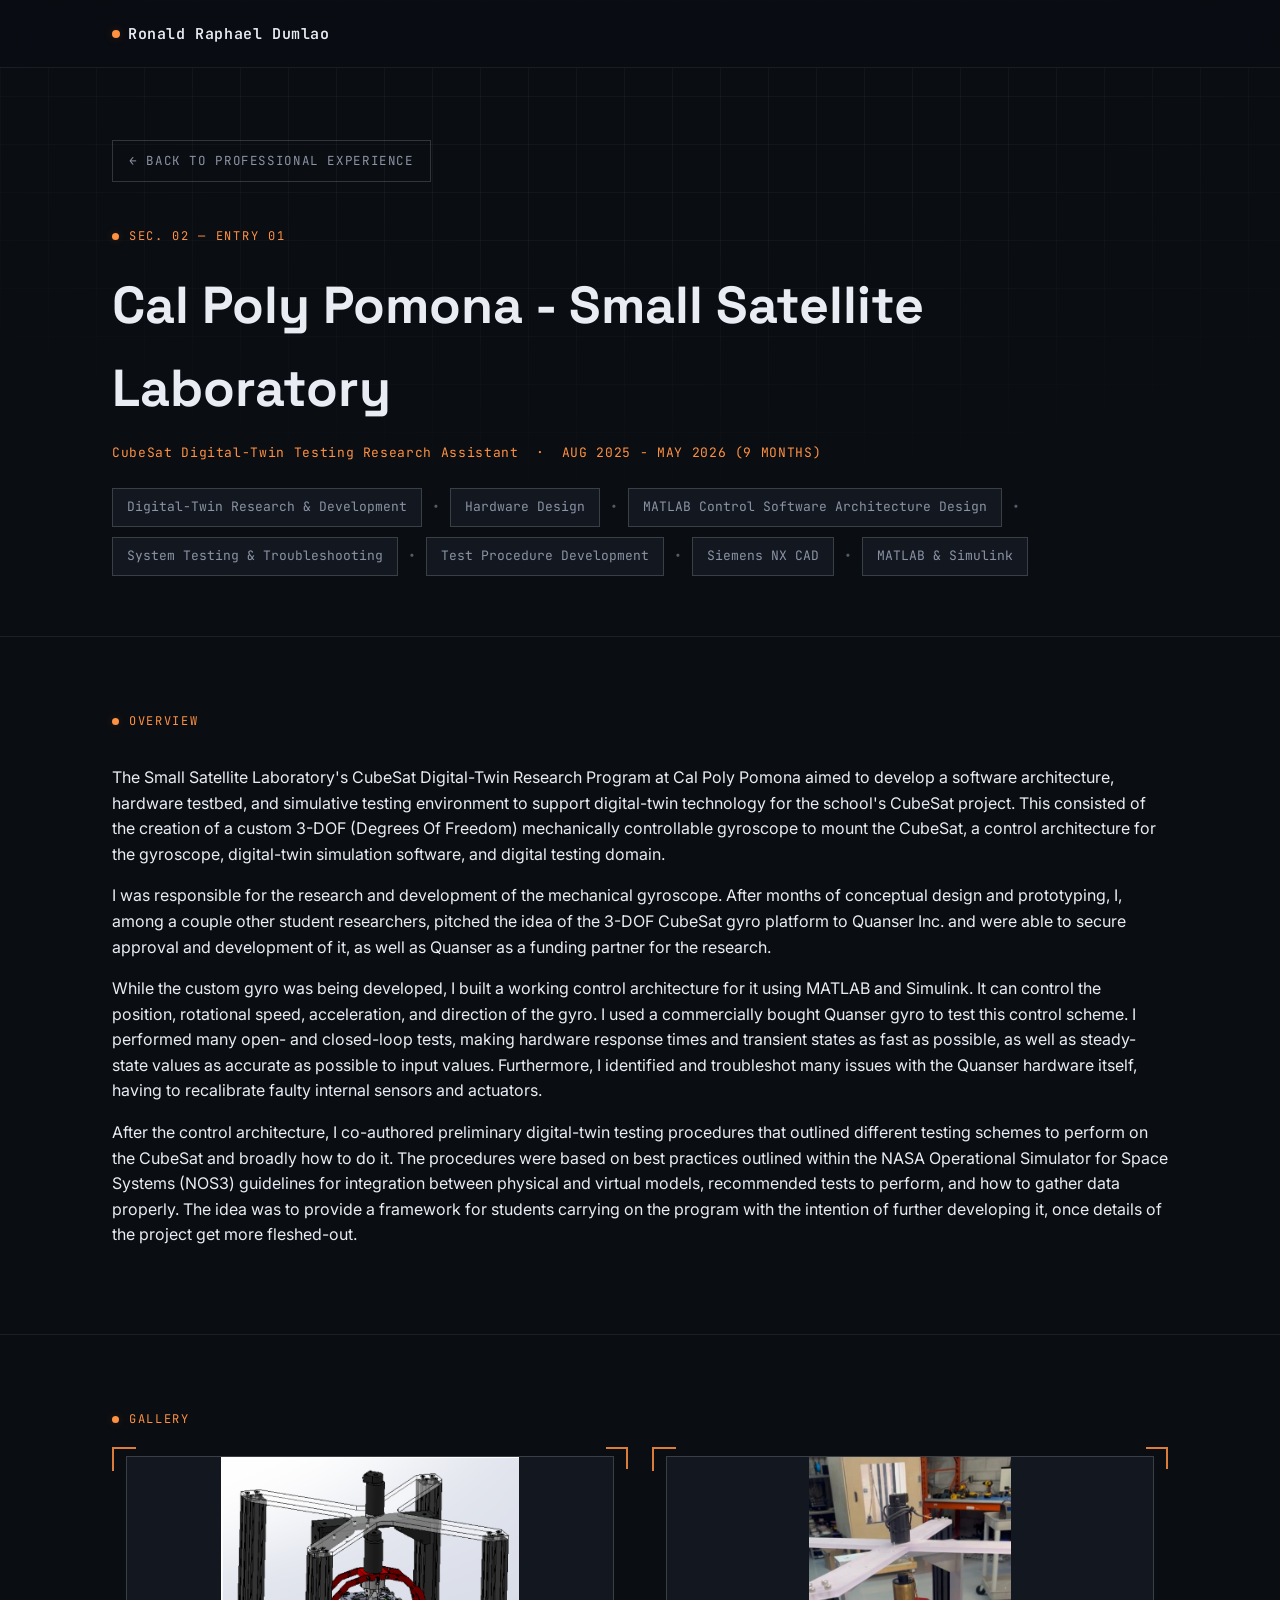
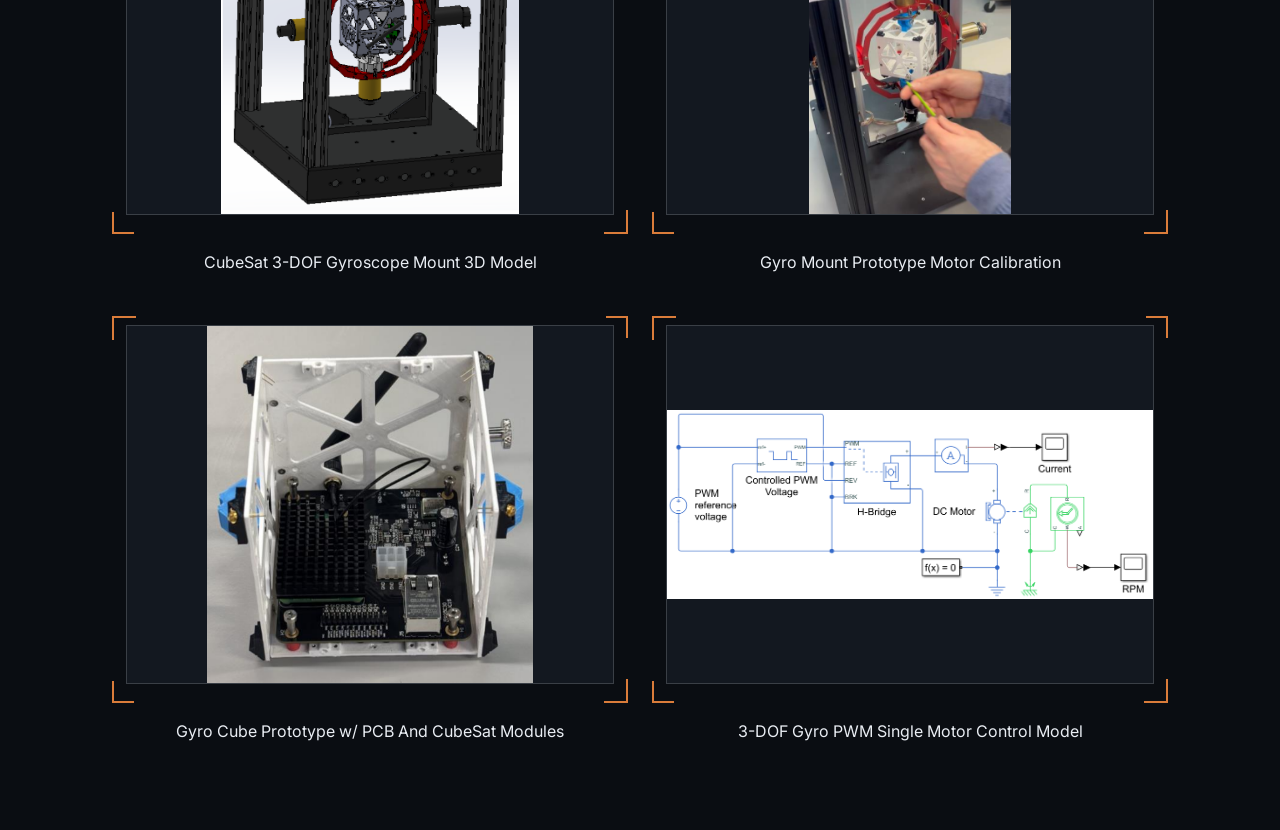
==== commit 9a13d0d7: "Update exp-1.html" ====
--- a/experience/exp-1.html
+++ b/experience/exp-1.html
@@ -48,7 +48,7 @@
         for the school's CubeSat project. This consisted of the creation of a custom 3-DOF (Degrees Of Freedom) 
         mechanically controllable gyroscope to mount the CubeSat, a control architecture for the gyroscope, digital-twin
         simulation software, and digital testing domain.</p>
-        <p>I was responsible for the research and development of the mechnical gyroscope. After months of conceptual
+        <p>I was responsible for the research and development of the mechanical gyroscope. After months of conceptual
         design and prototyping, I, among a couple other student researchers, pitched the idea of the 3-DOF CubeSat 
         gyro platform to Quanser Inc. and were able to secure approval and development of it, as well as Quanser 
         as a funding partner for the research.</p>
@@ -61,7 +61,7 @@
         <p>After the control architecture, I co-authored preliminary digital-twin testing procedures that outlined
         different testing schemes to perform on the CubeSat and broadly how to do it. The procedures were based on
         best practices outlined within the NASA Operational Simulator for Space Systems (NOS3) guidelines for
-        integration between physical and cirtual models, recommended tests to perform, and how to gather data
+        integration between physical and virtual models, recommended tests to perform, and how to gather data
         properly. The idea was to provide a framework for students carrying on the program with the intention of 
         further developing it, once details of the project get more fleshed-out.</p>
       </div>
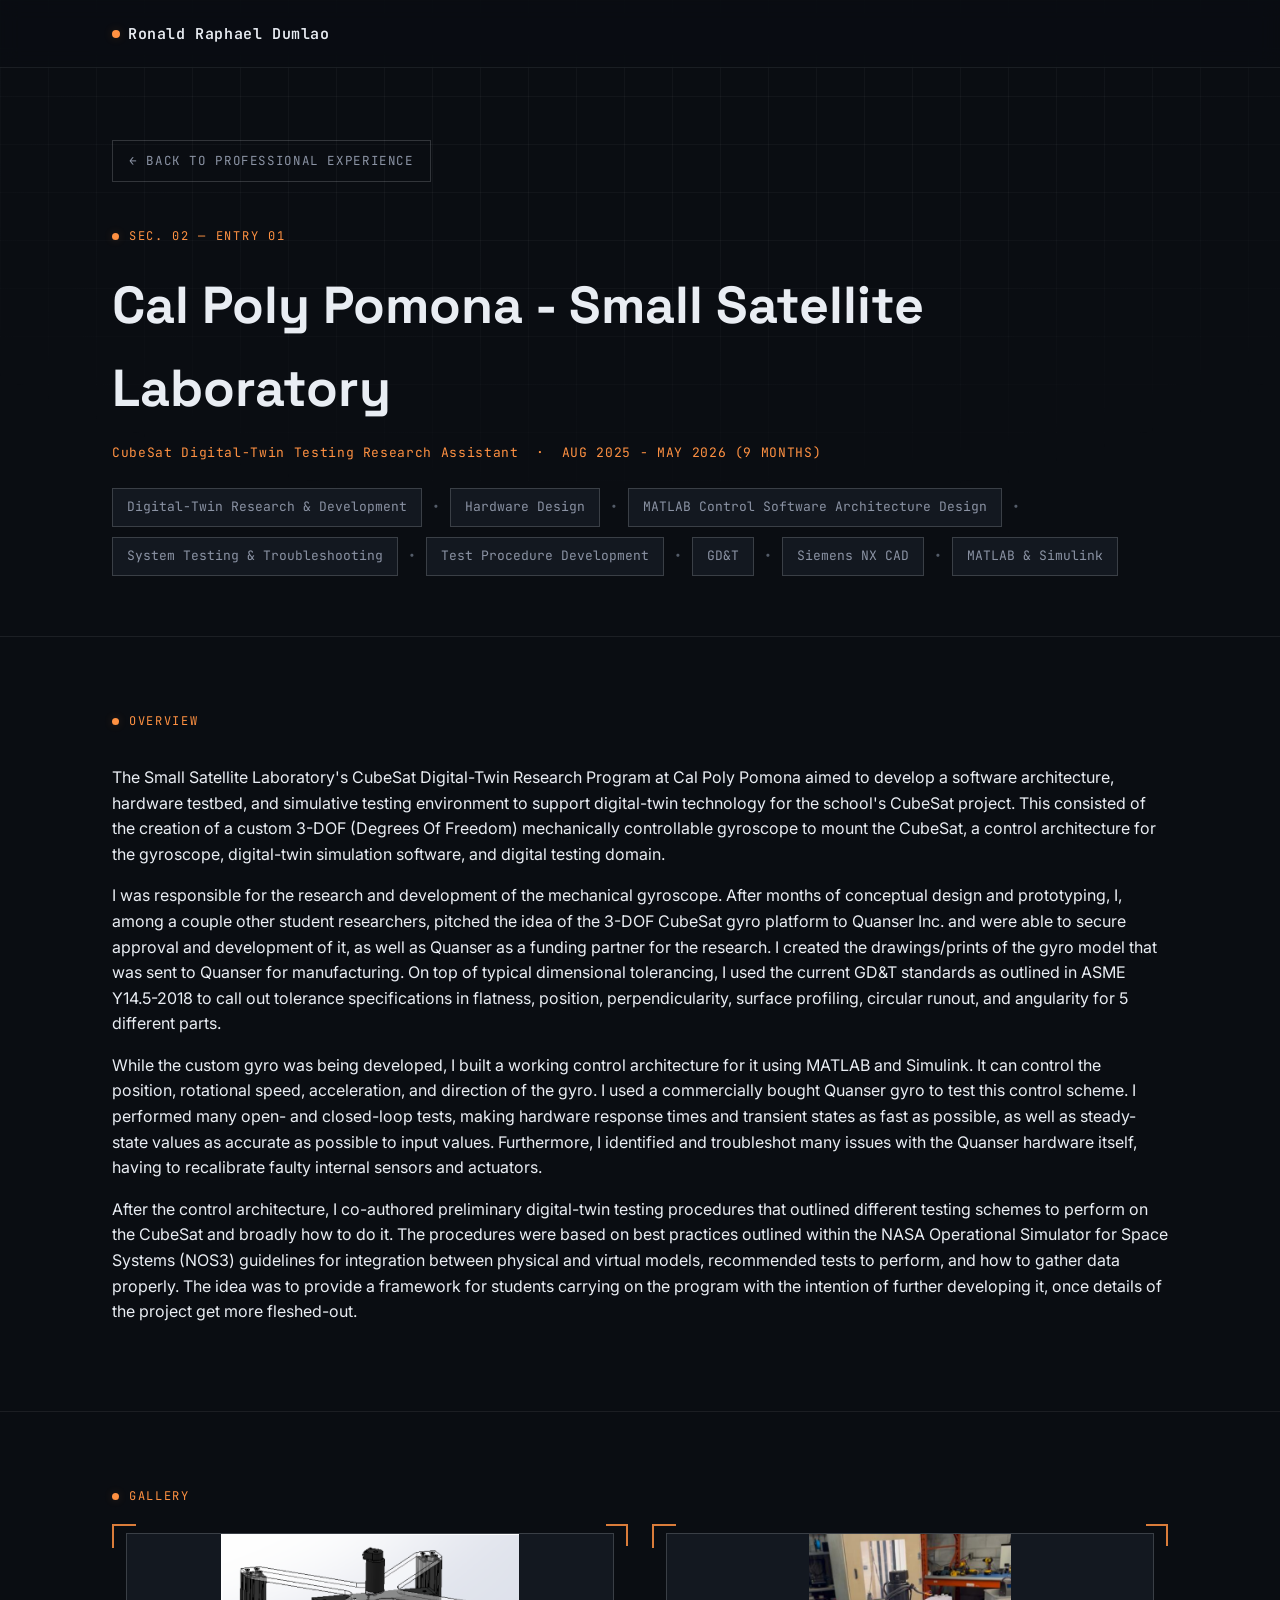
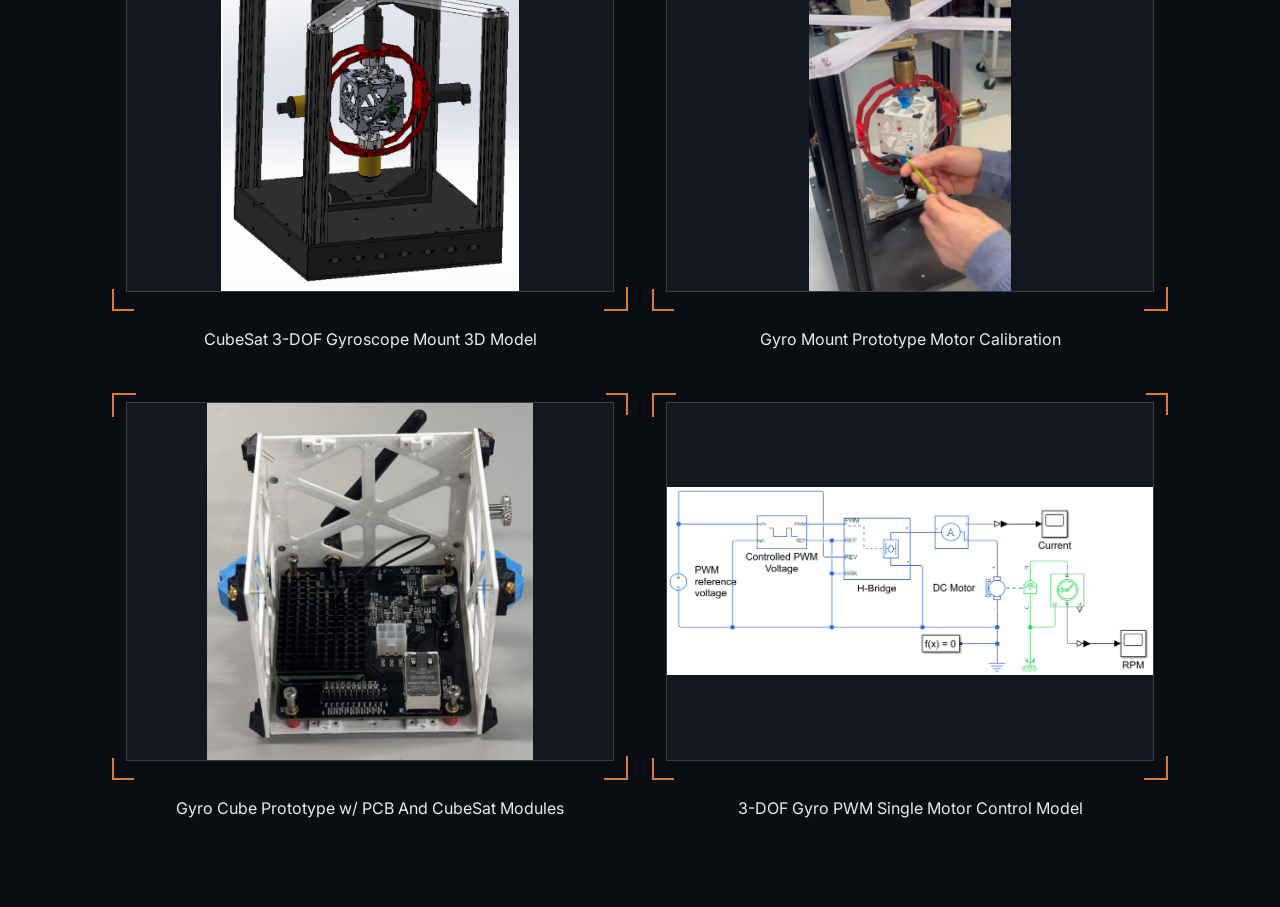
==== commit 8ba611a4: "Update exp-1.html" ====
--- a/experience/exp-1.html
+++ b/experience/exp-1.html
@@ -32,6 +32,8 @@
           <span class="dot-sep">&bull;</span>
           <span class="skill-chip">Test Procedure Development</span>
           <span class="dot-sep">&bull;</span>
+          <span class="skill-chip">GD&T</span>
+          <span class="dot-sep">&bull;</span>
           <span class="skill-chip">Siemens NX CAD</span>
           <span class="dot-sep">&bull;</span>
           <span class="skill-chip">MATLAB & Simulink</span>
@@ -51,7 +53,10 @@
         <p>I was responsible for the research and development of the mechanical gyroscope. After months of conceptual
         design and prototyping, I, among a couple other student researchers, pitched the idea of the 3-DOF CubeSat 
         gyro platform to Quanser Inc. and were able to secure approval and development of it, as well as Quanser 
-        as a funding partner for the research.</p>
+        as a funding partner for the research. I created the drawings/prints of the gyro model that was sent to 
+        Quanser for manufacturing. On top of typical dimensional tolerancing, I used the current GD&T standards as 
+        outlined in ASME Y14.5-2018 to call out tolerance specifications in flatness, position, perpendicularity, 
+        surface profiling, circular runout, and angularity for 5 different parts. </p>
         <p>While the custom gyro was being developed, I built a working control architecture for it using MATLAB 
         and Simulink. It can control the position, rotational speed, acceleration, and direction of the gyro. 
         I used a commercially bought Quanser gyro to test this control scheme. I performed many open- and closed-loop 
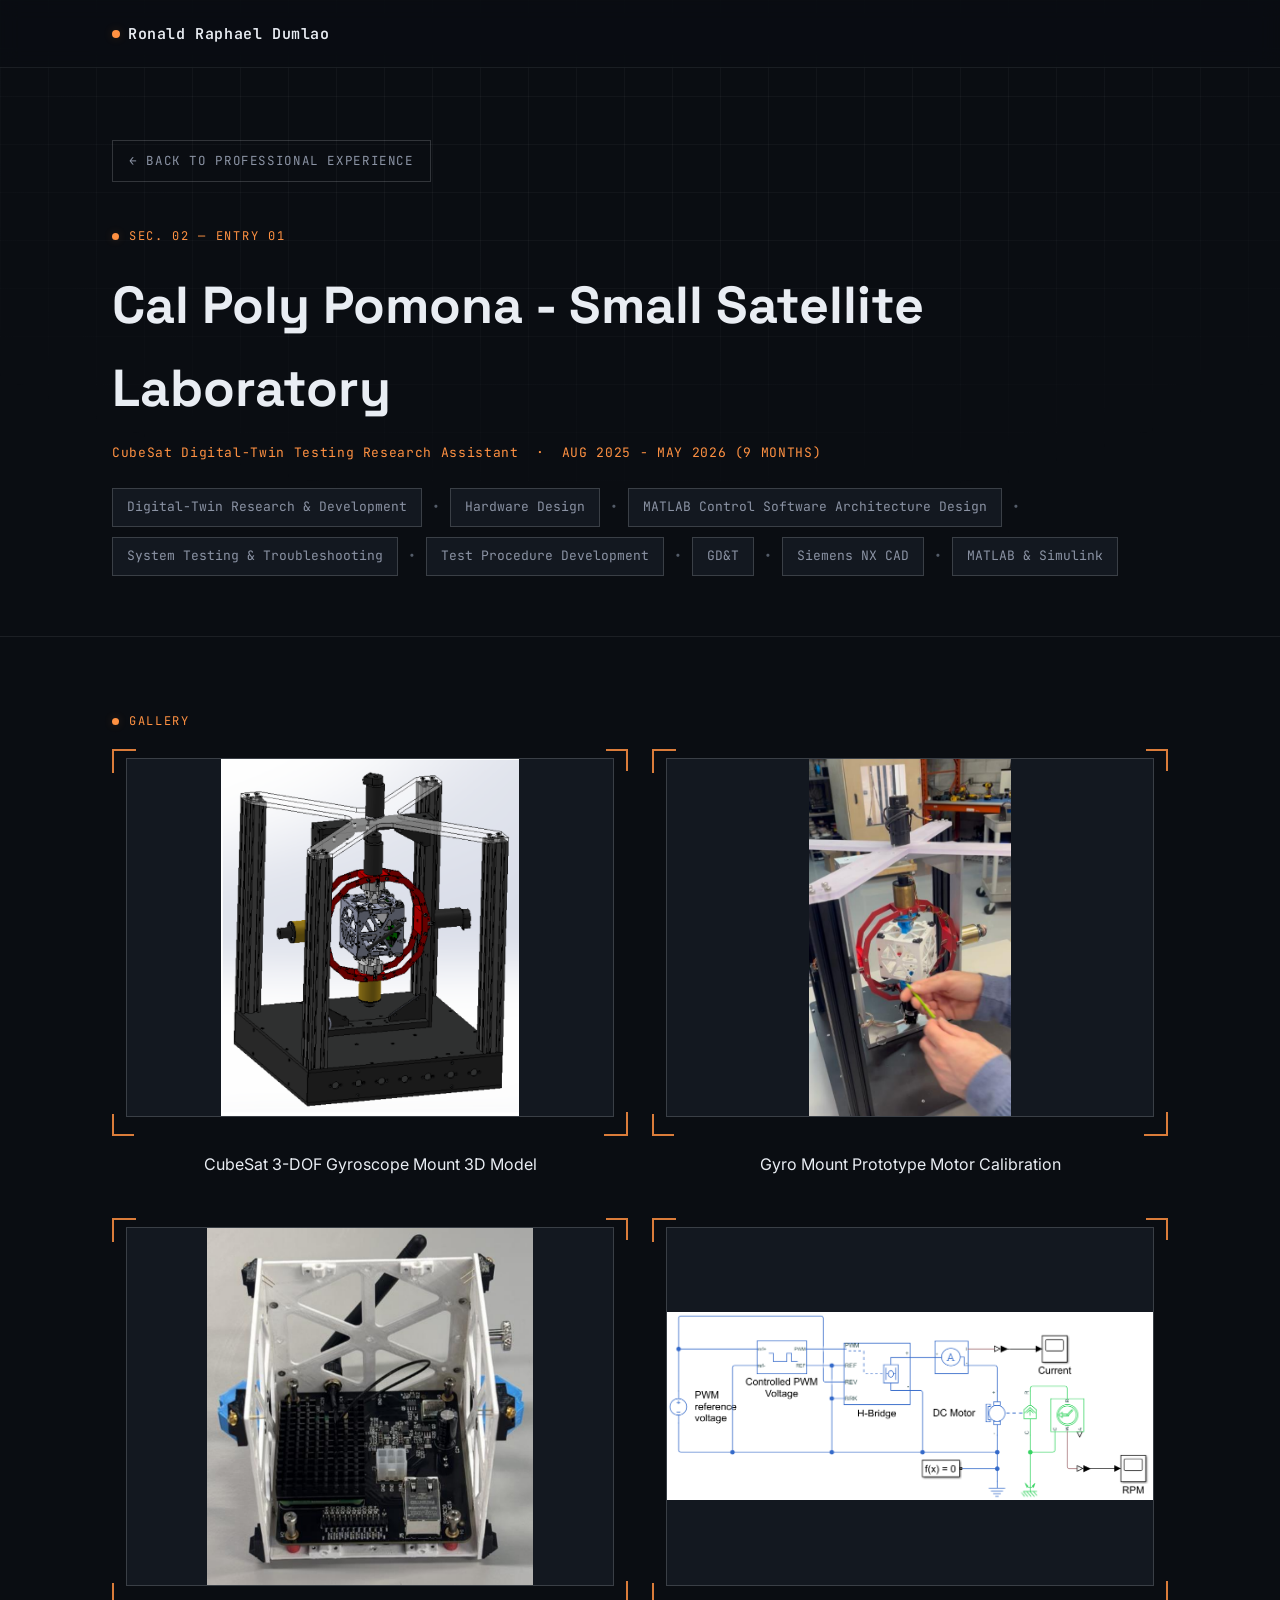
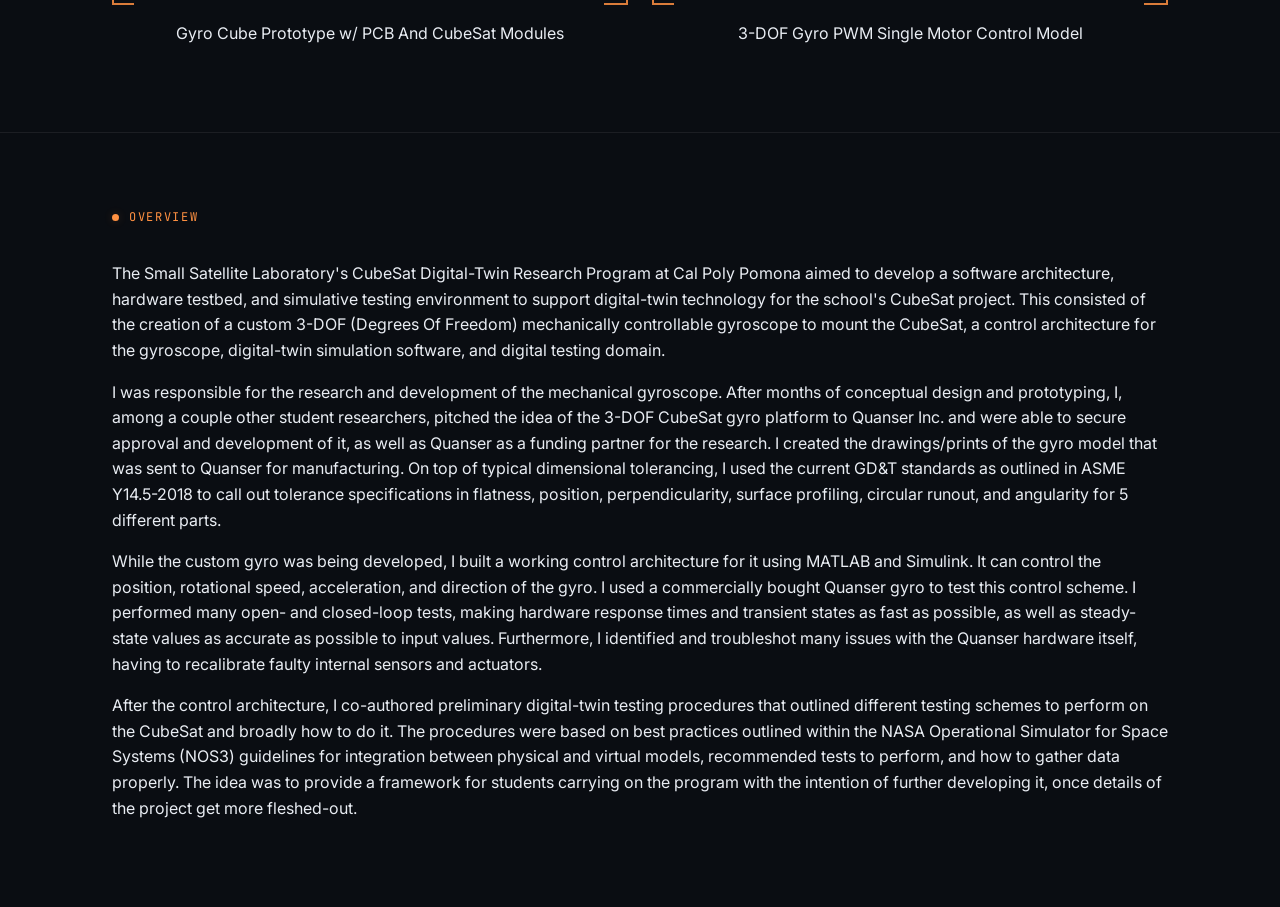
==== commit 77348878: "Update exp-1.html" ====
--- a/experience/exp-1.html
+++ b/experience/exp-1.html
@@ -43,38 +43,6 @@
 
   <section class="detail-section">
     <div class="wrap">
-      <div class="eyebrow">Overview</div>
-      <div class="bio-block">
-        <p>The Small Satellite Laboratory's CubeSat Digital-Twin Research Program at Cal Poly Pomona aimed to develop a
-        software architecture, hardware testbed, and simulative testing environment to support digital-twin technology 
-        for the school's CubeSat project. This consisted of the creation of a custom 3-DOF (Degrees Of Freedom) 
-        mechanically controllable gyroscope to mount the CubeSat, a control architecture for the gyroscope, digital-twin
-        simulation software, and digital testing domain.</p>
-        <p>I was responsible for the research and development of the mechanical gyroscope. After months of conceptual
-        design and prototyping, I, among a couple other student researchers, pitched the idea of the 3-DOF CubeSat 
-        gyro platform to Quanser Inc. and were able to secure approval and development of it, as well as Quanser 
-        as a funding partner for the research. I created the drawings/prints of the gyro model that was sent to 
-        Quanser for manufacturing. On top of typical dimensional tolerancing, I used the current GD&T standards as 
-        outlined in ASME Y14.5-2018 to call out tolerance specifications in flatness, position, perpendicularity, 
-        surface profiling, circular runout, and angularity for 5 different parts. </p>
-        <p>While the custom gyro was being developed, I built a working control architecture for it using MATLAB 
-        and Simulink. It can control the position, rotational speed, acceleration, and direction of the gyro. 
-        I used a commercially bought Quanser gyro to test this control scheme. I performed many open- and closed-loop 
-        tests, making hardware response times and transient states as fast as possible, as well as steady-state 
-        values as accurate as possible to input values. Furthermore, I identified and troubleshot many issues with 
-        the Quanser hardware itself, having to recalibrate faulty internal sensors and actuators.</p>
-        <p>After the control architecture, I co-authored preliminary digital-twin testing procedures that outlined
-        different testing schemes to perform on the CubeSat and broadly how to do it. The procedures were based on
-        best practices outlined within the NASA Operational Simulator for Space Systems (NOS3) guidelines for
-        integration between physical and virtual models, recommended tests to perform, and how to gather data
-        properly. The idea was to provide a framework for students carrying on the program with the intention of 
-        further developing it, once details of the project get more fleshed-out.</p>
-      </div>
-    </div>
-  </section>
-
-  <section class="detail-section">
-    <div class="wrap">
       <div class="eyebrow">Gallery</div>
       <div class="gallery-grid">
 
@@ -113,6 +81,38 @@
       </div>
     </div>
   </section>
+
+  <section class="detail-section">
+    <div class="wrap">
+      <div class="eyebrow">Overview</div>
+      <div class="bio-block">
+        <p>The Small Satellite Laboratory's CubeSat Digital-Twin Research Program at Cal Poly Pomona aimed to develop a
+        software architecture, hardware testbed, and simulative testing environment to support digital-twin technology 
+        for the school's CubeSat project. This consisted of the creation of a custom 3-DOF (Degrees Of Freedom) 
+        mechanically controllable gyroscope to mount the CubeSat, a control architecture for the gyroscope, digital-twin
+        simulation software, and digital testing domain.</p>
+        <p>I was responsible for the research and development of the mechanical gyroscope. After months of conceptual
+        design and prototyping, I, among a couple other student researchers, pitched the idea of the 3-DOF CubeSat 
+        gyro platform to Quanser Inc. and were able to secure approval and development of it, as well as Quanser 
+        as a funding partner for the research. I created the drawings/prints of the gyro model that was sent to 
+        Quanser for manufacturing. On top of typical dimensional tolerancing, I used the current GD&T standards as 
+        outlined in ASME Y14.5-2018 to call out tolerance specifications in flatness, position, perpendicularity, 
+        surface profiling, circular runout, and angularity for 5 different parts. </p>
+        <p>While the custom gyro was being developed, I built a working control architecture for it using MATLAB 
+        and Simulink. It can control the position, rotational speed, acceleration, and direction of the gyro. 
+        I used a commercially bought Quanser gyro to test this control scheme. I performed many open- and closed-loop 
+        tests, making hardware response times and transient states as fast as possible, as well as steady-state 
+        values as accurate as possible to input values. Furthermore, I identified and troubleshot many issues with 
+        the Quanser hardware itself, having to recalibrate faulty internal sensors and actuators.</p>
+        <p>After the control architecture, I co-authored preliminary digital-twin testing procedures that outlined
+        different testing schemes to perform on the CubeSat and broadly how to do it. The procedures were based on
+        best practices outlined within the NASA Operational Simulator for Space Systems (NOS3) guidelines for
+        integration between physical and virtual models, recommended tests to perform, and how to gather data
+        properly. The idea was to provide a framework for students carrying on the program with the intention of 
+        further developing it, once details of the project get more fleshed-out.</p>
+      </div>
+    </div>
+  </section>
 </main>
 
 <script src="../js/main.js"></script>
